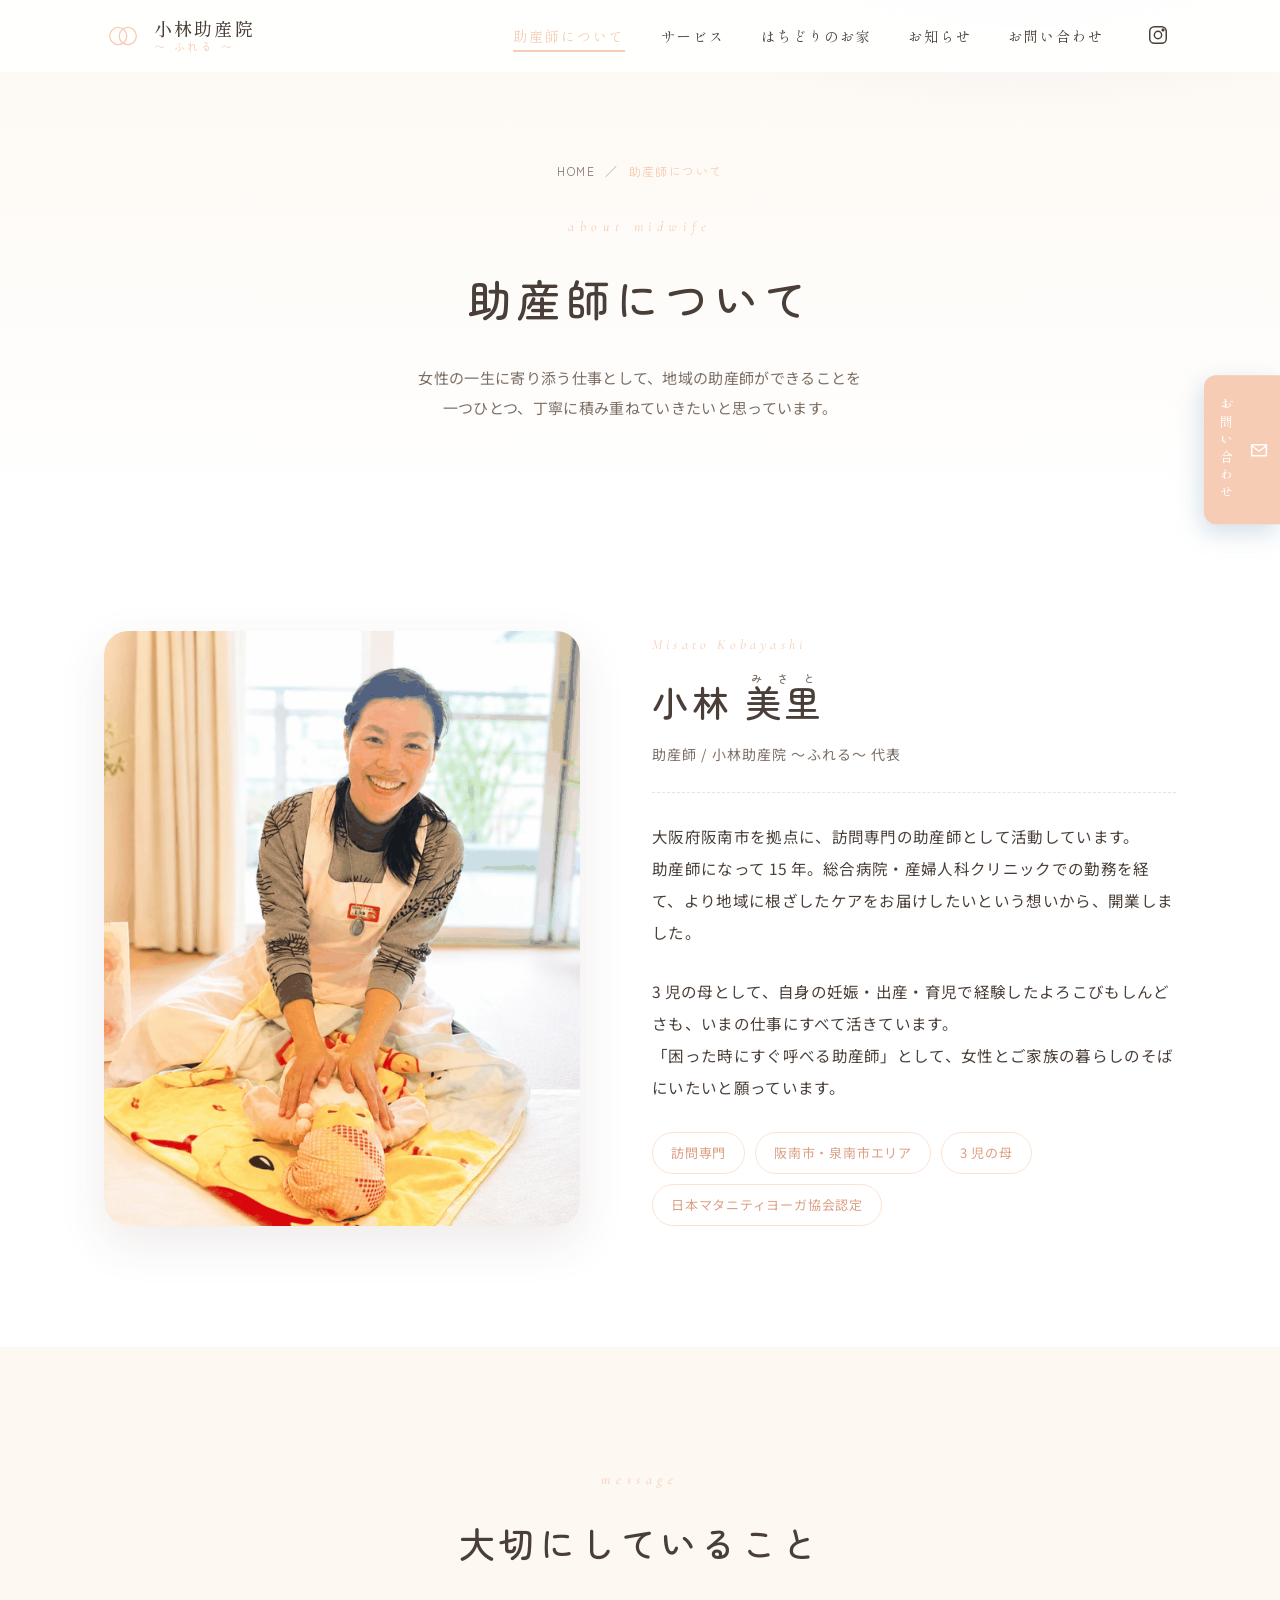
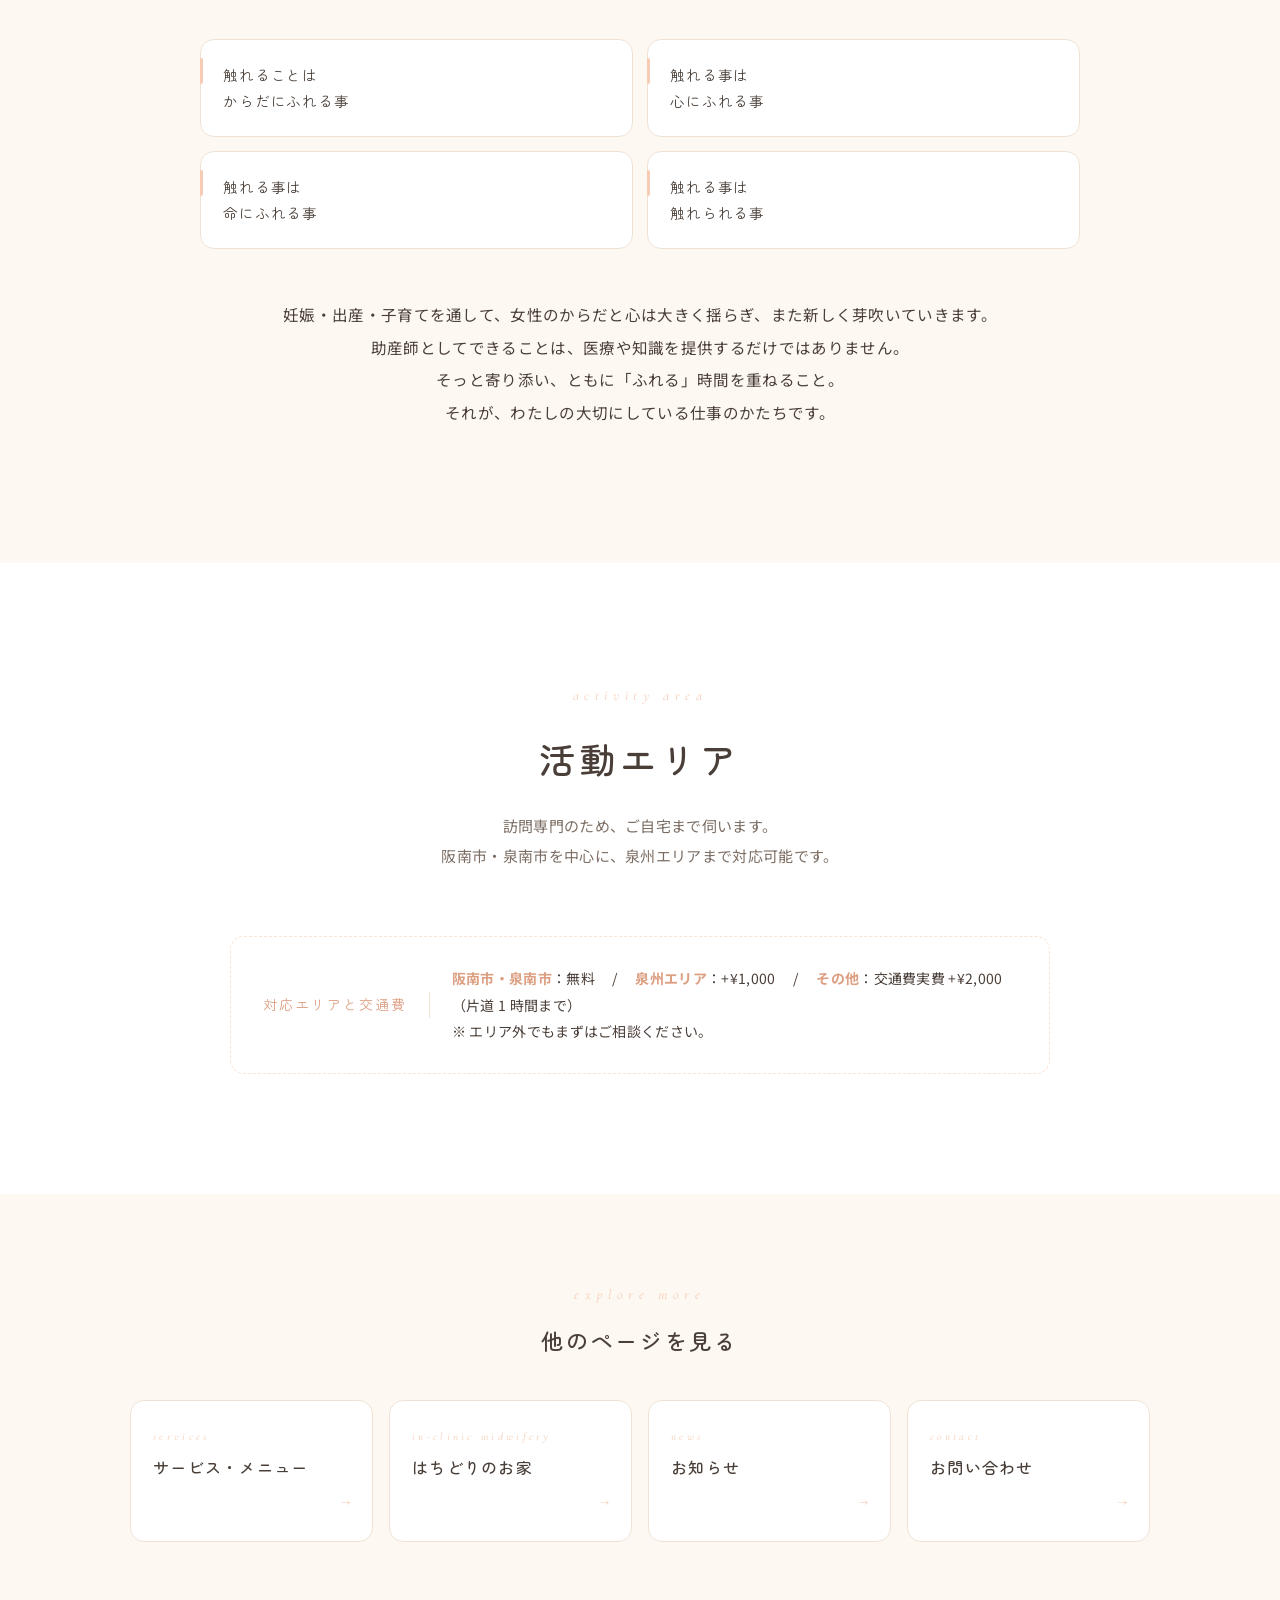
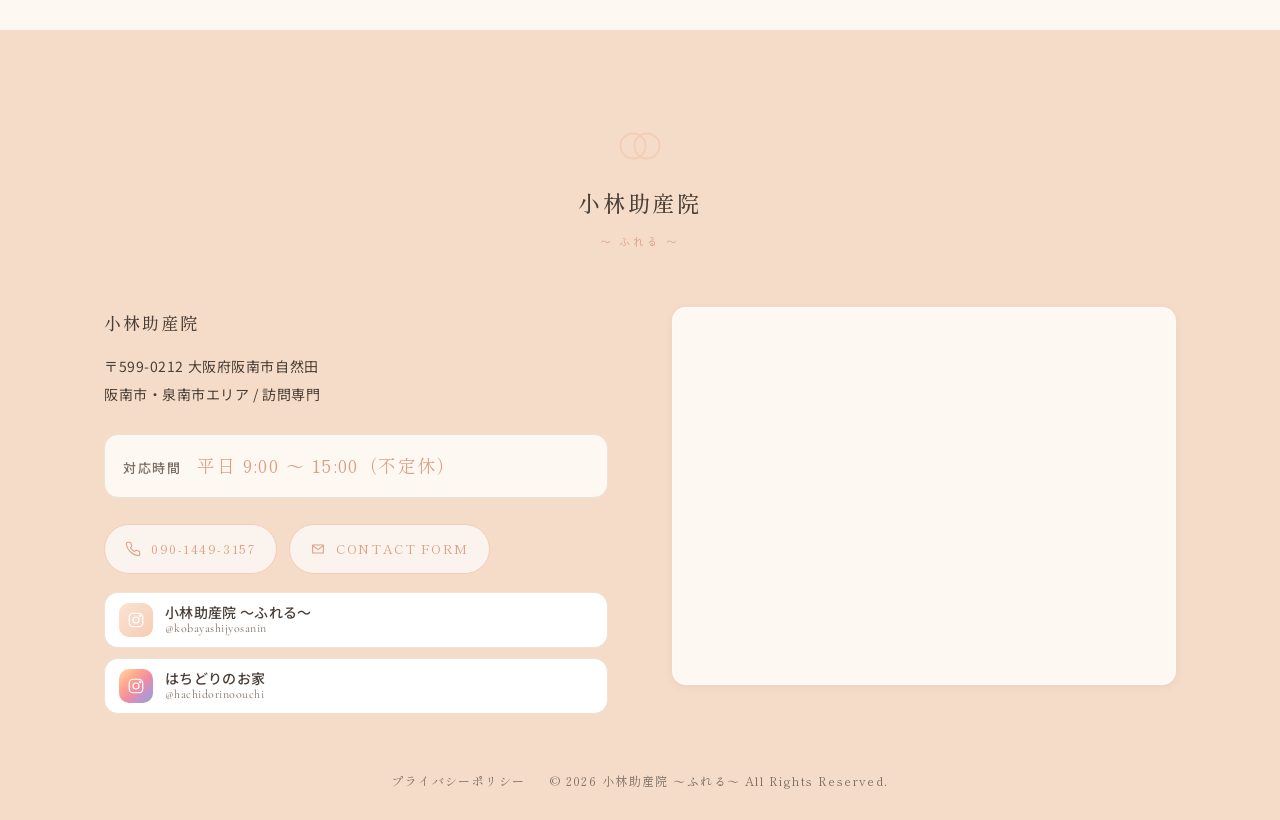
==== about.html @ 4a727632 "Add files via upload" ====
<!doctype html>
<html lang="ja">
<head>
  <meta charset="utf-8" />
  <meta name="viewport" content="width=device-width, initial-scale=1, viewport-fit=cover" />
  <title>助産師について｜小林助産院〜ふれる〜</title>
  <meta name="description" content="小林助産院〜ふれる〜代表、助産師 小林美里のプロフィール。15年の臨床経験を経て、阪南市・泉南市エリアの地域助産師として活動しています。" />
  <!-- ===== OGP / SNSシェア ===== -->
  <meta property="og:type" content="website" />
  <meta property="og:site_name" content="小林助産院 〜ふれる〜" />
  <meta property="og:locale" content="ja_JP" />
  <meta property="og:title" content="助産師について｜小林助産院〜ふれる〜" />
  <meta property="og:description" content="小林助産院〜ふれる〜代表、助産師 小林美里のプロフィール。15年の臨床経験を経て、阪南市・泉南市エリアの地域助産師として活動しています。" />
  <meta property="og:url" content="https://YOUR-DOMAIN/about.html" />
  <meta property="og:image" content="https://YOUR-DOMAIN/images/about-fureru.png" />
  <meta property="og:image:alt" content="小林助産院 〜ふれる〜" />
  <meta name="twitter:card" content="summary_large_image" />
  <meta name="twitter:title" content="助産師について｜小林助産院〜ふれる〜" />
  <meta name="twitter:description" content="小林助産院〜ふれる〜代表、助産師 小林美里のプロフィール。15年の臨床経験を経て、阪南市・泉南市エリアの地域助産師として活動しています。" />
  <meta name="twitter:image" content="https://YOUR-DOMAIN/images/about-fureru.png" />
  <meta name="theme-color" content="#FFFFFF" />
  <link rel="preconnect" href="https://fonts.googleapis.com" />
  <link rel="preconnect" href="https://fonts.gstatic.com" crossorigin />
  <link href="https://fonts.googleapis.com/css2?family=Zen+Maru+Gothic:wght@400;500;700&family=Shippori+Mincho:wght@400;500;600&family=Noto+Sans+JP:wght@400;500;700&family=Cormorant+Garamond:ital,wght@0,400;0,500;1,400;1,500&display=swap" rel="stylesheet" />
  <link rel="stylesheet" href="css/style.css" />
</head>
<body>

  <header class="site-header" role="banner">
    <div class="header-inner">
      <a href="index.html" class="brand" aria-label="小林助産院 ふれる トップへ">
        <span class="brand-mark" aria-hidden="true">
          <svg viewBox="0 0 40 40" fill="none" stroke="currentColor" stroke-width="1.4" stroke-linecap="round" stroke-linejoin="round">
            <circle cx="15" cy="20" r="9" />
            <circle cx="25" cy="20" r="9" />
          </svg>
        </span>
        <span class="brand-text">
          <span class="brand-name">小林助産院</span>
          <span class="brand-tag">〜 ふれる 〜</span>
        </span>
      </a>
      <nav aria-label="グローバル">
        <ul class="nav-list">
          <li><a href="about.html" class="is-active" aria-current="page">助産師について</a></li>
          <li><a href="services.html">サービス</a></li>
          <li><a href="hachidori.html">はちどりのお家</a></li>
          <li><a href="news.html">お知らせ</a></li>
          <li><a href="contact.html">お問い合わせ</a></li>
          <li>
            <a href="https://www.instagram.com/kobayashijyosanin" class="nav-cta" target="_blank" rel="noopener noreferrer" aria-label="Instagram">
              <svg viewBox="0 0 24 24" fill="none" stroke="currentColor" stroke-width="1.6" stroke-linecap="round" stroke-linejoin="round" aria-hidden="true">
                <rect x="3" y="3" width="18" height="18" rx="5" />
                <circle cx="12" cy="12" r="4" />
                <circle cx="17.5" cy="6.5" r="1" fill="currentColor" />
              </svg>
            </a>
          </li>
        </ul>
      </nav>
      <button class="hamburger" aria-label="メニューを開く" aria-expanded="false" type="button">
        <span></span><span></span><span></span>
      </button>
    </div>
  </header>

  <!-- ========== FLOATING CONTACT BUTTON ========== -->
  <a href="contact.html" class="fab-contact" aria-label="お問い合わせ">
    <span class="fab-icon" aria-hidden="true">
      <svg viewBox="0 0 24 24" fill="none" stroke="currentColor" stroke-width="1.6" stroke-linecap="round" stroke-linejoin="round">
        <path d="M4 6h16v12H4z" />
        <path d="M4 7l8 6 8-6" />
      </svg>
    </span>
    <span>お問い合わせ</span>
  </a>

  <main>

    <!-- ========== PAGE HERO ========== -->
    <section class="page-hero">
      <div class="container">
        <ol class="breadcrumb">
          <li><a href="index.html">HOME</a></li>
          <li aria-current="page">助産師について</li>
        </ol>
        <p class="page-hero__en">about midwife</p>
        <h1 class="page-hero__title">助産師について</h1>
        <p class="page-hero__lead">
          女性の一生に寄り添う仕事として、地域の助産師ができることを<br />
          一つひとつ、丁寧に積み重ねていきたいと思っています。
        </p>
      </div>
    </section>


    <!-- ========== PROFILE ========== -->
    <section class="section" aria-labelledby="profile-title">
      <div class="container">
        <div class="about-grid">
          <div class="about-image fade-in">
            <img src="images/profile-misato.png" alt="助産師 小林美里 ラヴィングタッチケアのデモンストレーション" onerror="this.style.display='none'" />
            <span class="badge">Midwife</span>
          </div>

          <div class="about-body fade-in">
            <p class="about-name-en">Misato Kobayashi</p>
            <h2 class="about-name" id="profile-title">小林 <ruby>美里<rt>みさと</rt></ruby></h2>
            <p class="about-role">助産師 / 小林助産院 〜ふれる〜 代表</p>

            <p class="about-bio">
              大阪府阪南市を拠点に、訪問専門の助産師として活動しています。<br />
              助産師になって 15 年。総合病院・産婦人科クリニックでの勤務を経て、より地域に根ざしたケアをお届けしたいという想いから、開業しました。
            </p>
            <p class="about-bio">
              3 児の母として、自身の妊娠・出産・育児で経験したよろこびもしんどさも、いまの仕事にすべて活きています。<br />
              「困った時にすぐ呼べる助産師」として、女性とご家族の暮らしのそばにいたいと願っています。
            </p>

            <ul class="about-tags">
              <li>訪問専門</li>
              <li>阪南市・泉南市エリア</li>
              <li>3 児の母</li>
              <li>日本マタニティヨーガ協会認定</li>
            </ul>
          </div>
        </div>
      </div>
    </section>


    <!-- ========== MESSAGE ========== -->
    <section class="section section--warm" aria-labelledby="message-title">
      <div class="container">
        <header class="section-head fade-in">
          <span class="section-head__en">message</span>
          <h2 class="section-head__ja" id="message-title">大切にしていること</h2>
        </header>

        <div class="concept-phrases fade-in" style="max-width: 880px; margin: 0 auto;">
          <div class="concept-phrase">触れることは<br />からだにふれる事</div>
          <div class="concept-phrase">触れる事は<br />心にふれる事</div>
          <div class="concept-phrase">触れる事は<br />命にふれる事</div>
          <div class="concept-phrase">触れる事は<br />触れられる事</div>
        </div>

        <div class="fade-in" style="max-width: 720px; margin: 48px auto 0; text-align: center; line-height: 2.1; font-size: 15.5px; color: var(--color-text);">
          <p>
            妊娠・出産・子育てを通して、女性のからだと心は大きく揺らぎ、また新しく芽吹いていきます。<br />
            助産師としてできることは、医療や知識を提供するだけではありません。<br />
            そっと寄り添い、ともに「ふれる」時間を重ねること。<br />
            それが、わたしの大切にしている仕事のかたちです。
          </p>
        </div>
      </div>
    </section>


    <!-- ========== ACTIVITY AREA ========== -->
    <section class="section" aria-labelledby="area-title">
      <div class="container">
        <header class="section-head fade-in">
          <span class="section-head__en">activity area</span>
          <h2 class="section-head__ja" id="area-title">活動エリア</h2>
          <p class="section-head__lead">
            訪問専門のため、ご自宅まで伺います。<br />
            阪南市・泉南市を中心に、泉州エリアまで対応可能です。
          </p>
        </header>

        <div style="max-width: 820px; margin: 0 auto;" class="fade-in">
          <div class="service-note" style="margin: 0;">
            <div class="service-note__label">対応エリアと交通費</div>
            <div class="service-note__body">
              <strong>阪南市・泉南市</strong>：無料 　/　 <strong>泉州エリア</strong>：+¥1,000 　/　 <strong>その他</strong>：交通費実費 +¥2,000（片道 1 時間まで）<br />
              ※ エリア外でもまずはご相談ください。
            </div>
          </div>
        </div>
      </div>
    </section>

  </main>


  <!-- ========== RELATED NAV ========== -->
  <section class="related-nav">
    <div class="container">
      <header class="related-nav__head fade-in">
        <span class="section-head__en">explore more</span>
        <h2>他のページを見る</h2>
      </header>
      <div class="related-nav__grid fade-in">
        <a class="related-card" href="services.html">
          <span class="related-card__en">services</span>
          <span class="related-card__ja">サービス・メニュー</span>
          <span class="related-card__arrow">→</span>
        </a>
        <a class="related-card" href="hachidori.html">
          <span class="related-card__en">in-clinic midwifery</span>
          <span class="related-card__ja">はちどりのお家</span>
          <span class="related-card__arrow">→</span>
        </a>
        <a class="related-card" href="news.html">
          <span class="related-card__en">news</span>
          <span class="related-card__ja">お知らせ</span>
          <span class="related-card__arrow">→</span>
        </a>
        <a class="related-card" href="contact.html">
          <span class="related-card__en">contact</span>
          <span class="related-card__ja">お問い合わせ</span>
          <span class="related-card__arrow">→</span>
        </a>
      </div>
    </div>
  </section>


  <!-- ========== FOOTER ========== -->
  <footer class="site-footer">
    <div class="container">
      <div class="footer-brand-center">
        <span class="brand-mark" aria-hidden="true">
          <svg viewBox="0 0 40 40" fill="none" stroke="currentColor" stroke-width="1.4" stroke-linecap="round">
            <circle cx="15" cy="20" r="9" />
            <circle cx="25" cy="20" r="9" />
          </svg>
        </span>
        <span class="brand-name">小林助産院</span>
        <span class="brand-tag">〜 ふれる 〜</span>
      </div>

      <div class="footer-grid">
        <div class="footer-info">
          <h4>小林助産院</h4>
          <p class="footer-address">
            〒599-0212 大阪府阪南市自然田<br />
            阪南市・泉南市エリア / 訪問専門
          </p>

          <p class="footer-hours-simple">
            <span class="footer-hours-label">対応時間</span>
            <span class="footer-hours-value">平日 9:00 〜 15:00（不定休）</span>
          </p>

          <div class="footer-actions">
            <a class="footer-btn" href="tel:09014493157">
              <svg viewBox="0 0 24 24" fill="none" stroke="currentColor" stroke-width="1.6" stroke-linecap="round" stroke-linejoin="round" aria-hidden="true"><path d="M22 16.92v3a2 2 0 0 1-2.18 2 19.8 19.8 0 0 1-8.63-3.07 19.5 19.5 0 0 1-6-6A19.8 19.8 0 0 1 2.12 4.18 2 2 0 0 1 4.11 2h3a2 2 0 0 1 2 1.72c.13.96.37 1.9.72 2.81a2 2 0 0 1-.45 2.11L8.09 9.91a16 16 0 0 0 6 6l1.27-1.27a2 2 0 0 1 2.11-.45c.91.35 1.85.59 2.81.72A2 2 0 0 1 22 16.92z"/></svg>
              <span>090-1449-3157</span>
            </a>
            <a class="footer-btn" href="contact.html">
              <svg viewBox="0 0 24 24" fill="none" stroke="currentColor" stroke-width="1.6" stroke-linecap="round" stroke-linejoin="round" aria-hidden="true"><path d="M4 6h16v12H4z"/><path d="M4 7l8 6 8-6"/></svg>
              <span>CONTACT FORM</span>
            </a>
          </div>

          <ul class="footer-sns" aria-label="SNS">
            <li>
              <a class="footer-sns__link" href="https://www.instagram.com/kobayashijyosanin" target="_blank" rel="noopener noreferrer" aria-label="Instagram（小林助産院）">
                <span class="footer-sns__icon" aria-hidden="true">
                  <svg viewBox="0 0 24 24" fill="none" stroke="currentColor" stroke-width="1.6" stroke-linecap="round" stroke-linejoin="round"><rect x="3" y="3" width="18" height="18" rx="5"/><circle cx="12" cy="12" r="4"/><circle cx="17.5" cy="6.5" r="1" fill="currentColor"/></svg>
                </span>
                <span class="footer-sns__text">
                  <span class="footer-sns__name">小林助産院 〜ふれる〜</span>
                  <span class="footer-sns__handle">@kobayashijyosanin</span>
                </span>
              </a>
            </li>
            <li>
              <a class="footer-sns__link footer-sns__link--hachidori" href="https://www.instagram.com/hachidorinoouchi/" target="_blank" rel="noopener noreferrer" aria-label="Instagram（はちどりのお家）">
                <span class="footer-sns__icon" aria-hidden="true">
                  <svg viewBox="0 0 24 24" fill="none" stroke="currentColor" stroke-width="1.6" stroke-linecap="round" stroke-linejoin="round"><rect x="3" y="3" width="18" height="18" rx="5"/><circle cx="12" cy="12" r="4"/><circle cx="17.5" cy="6.5" r="1" fill="currentColor"/></svg>
                </span>
                <span class="footer-sns__text">
                  <span class="footer-sns__name">はちどりのお家</span>
                  <span class="footer-sns__handle">@hachidorinoouchi</span>
                </span>
              </a>
            </li>
          </ul>
        </div>

        <div class="footer-map" aria-label="地図">
          <iframe
            src="https://maps.google.com/maps?q=%E5%A4%A7%E9%98%AA%E5%BA%9C%E9%98%AA%E5%8D%97%E5%B8%82&t=&z=11&output=embed"
            title="訪問エリア地図（阪南市・泉南市）"
            loading="lazy"
            referrerpolicy="no-referrer-when-downgrade"
            allowfullscreen></iframe>
        </div>
      </div>

      <div class="footer-bottom">
        <a href="privacy.html">プライバシーポリシー</a>
        <span>© <span data-year>2026</span> 小林助産院 〜ふれる〜 All Rights Reserved.</span>
      </div>
    </div>
  </footer>

  <script src="js/main.js"></script>
</body>
</html>
---- css/style.css ----
/* =========================================
   小林助産院〜ふれる〜
   color: pastel peach / cream / soft sage
   ========================================= */

:root {
  --color-bg: #FFFFFF;
  --color-bg-warm: #FDF8F2;
  --color-bg-cream: #FBF4EC;
  --color-primary: #F6CCB5;
  --color-primary-dark: #DD9F82;
  --color-primary-light: #FBE3D3;
  --color-secondary: #F7EADD;
  --color-accent: #BAD4E5;
  --color-hachidori: #88B59D;
  --color-hachidori-dark: #5F8E76;
  --color-hachidori-bg: #EEF4F0;
  --color-text: #4A3F38;
  --color-text-mid: #7C6E64;
  --color-text-soft: #B0A498;
  --color-line: #EFE2D4;
  --color-white: #FFFFFF;

  --font-heading: "Zen Maru Gothic", "Hiragino Maru Gothic ProN", "ヒラギノ丸ゴ ProN", "Yu Gothic Medium", sans-serif;
  --font-mincho: "Shippori Mincho", "Hiragino Mincho ProN", "Yu Mincho", "游明朝", serif;
  --font-body: "Noto Sans JP", "Hiragino Sans", "Hiragino Kaku Gothic ProN", sans-serif;

  --shadow-sm: 0 2px 8px rgba(90, 60, 45, 0.06);
  --shadow-md: 0 6px 24px rgba(90, 60, 45, 0.08);
  --shadow-lg: 0 16px 48px rgba(90, 60, 45, 0.10);

  --radius-sm: 8px;
  --radius-md: 14px;
  --radius-lg: 24px;
  --radius-pill: 999px;

  --header-h: 72px;
  --container: 1120px;
}

* { box-sizing: border-box; }

html { scroll-behavior: smooth; scroll-padding-top: var(--header-h); }

body {
  margin: 0;
  background: var(--color-bg);
  color: var(--color-text);
  font-family: var(--font-body);
  font-size: 16px;
  line-height: 1.85;
  letter-spacing: 0.02em;
  font-weight: 400;
  -webkit-font-smoothing: antialiased;
  text-rendering: optimizeLegibility;
}

img { max-width: 100%; display: block; }
a { color: inherit; text-decoration: none; }

.container {
  width: 100%;
  max-width: var(--container);
  margin: 0 auto;
  padding: 0 24px;
}

/* ===== Header ===== */
.site-header {
  position: fixed;
  top: 0; left: 0; right: 0;
  height: var(--header-h);
  background: rgba(255, 255, 255, 0.92);
  backdrop-filter: saturate(160%) blur(10px);
  -webkit-backdrop-filter: saturate(160%) blur(10px);
  z-index: 100;
  transition: box-shadow .25s ease, background .25s ease;
  border-bottom: 1px solid transparent;
}
.site-header.is-scrolled {
  box-shadow: var(--shadow-sm);
  border-bottom-color: var(--color-line);
}
.header-inner {
  height: 100%;
  display: flex;
  align-items: center;
  justify-content: space-between;
  max-width: var(--container);
  margin: 0 auto;
  padding: 0 24px;
}
.brand {
  display: inline-flex;
  align-items: center;
  gap: 12px;
  position: relative;
}
.brand-mark {
  width: 38px; height: 38px;
  flex: 0 0 auto;
  color: var(--color-primary);
  display: inline-flex;
  align-items: center;
  justify-content: center;
}
.brand-mark svg { width: 100%; height: 100%; display: block; }
.brand-text {
  display: inline-flex;
  flex-direction: column;
  line-height: 1.1;
  gap: 2px;
}
.brand-name {
  font-family: var(--font-mincho), var(--font-heading);
  font-weight: 500;
  font-size: 18px;
  letter-spacing: .12em;
  color: var(--color-text);
}
.brand-tag {
  font-family: var(--font-heading);
  font-size: 11px;
  color: var(--color-primary);
  letter-spacing: .25em;
}

.nav-list {
  display: flex;
  align-items: center;
  gap: 36px;
  list-style: none;
  margin: 0; padding: 0;
}
.nav-list a {
  font-family: var(--font-mincho), var(--font-heading);
  font-size: 14px;
  color: var(--color-text);
  font-weight: 400;
  letter-spacing: .14em;
  position: relative;
  padding: 4px 0;
  transition: color .2s ease;
}
.nav-list a:hover { color: var(--color-primary); }
.nav-list a::after {
  content: "";
  position: absolute;
  left: 50%; bottom: -2px;
  width: 0; height: 1.5px;
  background: var(--color-primary);
  transition: width .25s ease, left .25s ease;
}
.nav-list a:hover::after { width: 100%; left: 0; }

.nav-cta {
  display: inline-flex;
  align-items: center;
  justify-content: center;
  width: 36px; height: 36px;
  padding: 0;
  border-radius: 50%;
  background: transparent;
  color: var(--color-text) !important;
  transition: color .2s ease, background .2s ease;
}
.nav-cta svg { width: 22px; height: 22px; display: block; }
.nav-cta:hover { color: var(--color-primary) !important; background: var(--color-bg-warm); }
.nav-cta::after { display: none !important; }

.hamburger {
  display: none;
  width: 44px; height: 44px;
  border: none; background: transparent;
  cursor: pointer; padding: 0;
  position: relative;
}
.hamburger span {
  position: absolute;
  left: 10px; right: 10px;
  height: 2px;
  background: var(--color-text);
  transition: transform .3s ease, opacity .2s ease, top .3s ease;
  border-radius: 2px;
}
.hamburger span:nth-child(1) { top: 15px; }
.hamburger span:nth-child(2) { top: 21px; }
.hamburger span:nth-child(3) { top: 27px; }
.hamburger.is-open span:nth-child(1) { top: 21px; transform: rotate(45deg); }
.hamburger.is-open span:nth-child(2) { opacity: 0; }
.hamburger.is-open span:nth-child(3) { top: 21px; transform: rotate(-45deg); }

/* ===== Hero (vertical katchikopi + large image) ===== */
.hero {
  position: relative;
  height: 100vh;
  min-height: 620px;
  max-height: 920px;
  padding-top: var(--header-h);
  background: var(--color-bg);
  overflow: hidden;
  isolation: isolate;
  display: flex;
}
.hero-layout {
  max-width: 1400px;
  width: 100%;
  margin: 0 auto;
  padding: 40px 32px 64px;
  display: grid;
  grid-template-columns: minmax(220px, 1fr) 2.4fr;
  gap: 48px;
  align-items: center;
  flex: 1;
  min-height: 0;
}
.hero-copy {
  display: flex;
  justify-content: center;
  align-items: center;
  padding: 0;
  height: 100%;
  min-height: 0;
}
.hero-vertical {
  display: flex;
  flex-direction: row;
  align-items: flex-start;
  justify-content: center;
  gap: 36px;
  margin: 0;
  font-family: var(--font-mincho), var(--font-heading);
  font-weight: 400;
  font-size: clamp(22px, 2.6vw, 32px);
  line-height: 1;
  color: var(--color-primary-dark);
}
.hero-vertical .hv-col {
  display: inline-block;
  writing-mode: vertical-rl;
  -webkit-writing-mode: vertical-rl;
  text-orientation: upright;
  -webkit-text-orientation: upright;
  white-space: nowrap;
  letter-spacing: .42em;
  line-height: 1.6;
}
.hero-vertical .accent { color: var(--color-primary); }

.hero-photo {
  position: relative;
  height: 100%;
  min-height: 0;
  border-radius: var(--radius-lg) 0 0 var(--radius-lg);
  overflow: hidden;
  background: var(--color-bg-warm);
  box-shadow: var(--shadow-md);
}
.hero-photo img {
  position: absolute; inset: 0;
  width: 100%; height: 100%;
  object-fit: cover;
  display: block;
}

/* ===== Hero slideshow (4-image crossfade loop) ===== */
.hero-slideshow .hero-slide {
  opacity: 0;
  animation: heroLoop 20s ease-in-out infinite;
  will-change: opacity;
}
.hero-slideshow .hero-slide--1 { animation-delay: 0s; }
.hero-slideshow .hero-slide--2 { animation-delay: -15s; }
.hero-slideshow .hero-slide--3 { animation-delay: -10s; }
.hero-slideshow .hero-slide--4 { animation-delay: -5s; }

@keyframes heroLoop {
  0%, 22%  { opacity: 1; }
  25%      { opacity: 0; }
  97%      { opacity: 0; }
  100%     { opacity: 1; }
}

@media (prefers-reduced-motion: reduce) {
  .hero-slideshow .hero-slide {
    animation: none;
  }
  .hero-slideshow .hero-slide--1 { opacity: 1; }
  .hero-slideshow .hero-slide--2,
  .hero-slideshow .hero-slide--3,
  .hero-slideshow .hero-slide--4 { opacity: 0; }
}
.hero-photo .img-placeholder {
  background:
    radial-gradient(120% 80% at 70% 30%, rgba(246, 204, 181, 0.35), transparent 60%),
    linear-gradient(135deg, var(--color-primary-light) 0%, var(--color-bg-warm) 60%, #ffffff 100%);
  color: var(--color-primary-dark);
}
.hero-eyebrow {
  font-family: var(--font-mincho), var(--font-heading);
  font-size: 13px;
  letter-spacing: .35em;
  color: var(--color-primary);
  margin: 0 0 20px;
  writing-mode: horizontal-tb;
}
.hero-scroll {
  position: absolute;
  bottom: 24px; left: 32px;
  font-family: "Cormorant Garamond", serif;
  font-size: 11px;
  letter-spacing: .3em;
  color: var(--color-text-soft);
  writing-mode: vertical-rl;
  padding-bottom: 56px;
  text-transform: uppercase;
}
.hero-scroll::after {
  content: ""; position: absolute;
  bottom: 0; left: 50%;
  width: 1px; height: 44px;
  background: linear-gradient(180deg, var(--color-primary), transparent);
  animation: scrollLine 2.4s ease-in-out infinite;
}
@keyframes scrollLine {
  0%   { transform: scaleY(0); transform-origin: top; }
  50%  { transform: scaleY(1); transform-origin: top; }
  51%  { transform: scaleY(1); transform-origin: bottom; }
  100% { transform: scaleY(0); transform-origin: bottom; }
}

/* Hero-area 装飾鳥（参考の鳥イラスト相当・薄いライン） */
.hero-deco-bird {
  position: absolute;
  top: 120px; left: 24px;
  width: 60px; height: 60px;
  color: var(--color-primary-light);
  opacity: .9;
  pointer-events: none;
}
.hero-deco-bird svg { width: 100%; height: 100%; }

/* ===== Section common ===== */
.section {
  padding: 120px 0;
  position: relative;
}
.section--warm { background: var(--color-bg-warm); }
.section--cream { background: var(--color-bg-cream); }
.section--green {
  background: var(--color-hachidori-bg);
}

.section-head {
  text-align: center;
  margin: 0 0 64px;
}
.section-head__en {
  font-family: "Cormorant Garamond", "Times New Roman", serif;
  font-style: italic;
  font-size: 14px;
  letter-spacing: .4em;
  color: var(--color-primary);
  display: block;
  margin: 0 0 16px;
  text-transform: lowercase;
}
.section-head__ja {
  font-family: var(--font-heading);
  font-weight: 500;
  font-size: clamp(26px, 3.4vw, 36px);
  letter-spacing: .12em;
  color: var(--color-text);
  margin: 0;
}
.section-head__lead {
  margin: 20px auto 0;
  max-width: 640px;
  color: var(--color-text-mid);
  font-size: 15px;
  line-height: 2;
}

/* ===== Concept ===== */
.concept-grid {
  display: grid;
  grid-template-columns: 1.05fr 1fr;
  gap: 72px;
  align-items: center;
}
.concept-body p {
  margin: 0 0 24px;
  font-size: 15.5px;
  line-height: 2.1;
  color: var(--color-text);
}
.concept-phrases {
  display: grid;
  grid-template-columns: 1fr 1fr;
  gap: 14px;
  margin-top: 36px;
}
.concept-phrase {
  background: var(--color-white);
  border: 1px solid var(--color-line);
  border-radius: var(--radius-md);
  padding: 22px 22px;
  font-family: var(--font-heading);
  font-size: 14.5px;
  line-height: 1.8;
  letter-spacing: .06em;
  color: var(--color-text);
  position: relative;
  transition: transform .3s ease, box-shadow .3s ease, border-color .3s ease;
}
.concept-phrase::before {
  content: "";
  position: absolute;
  top: 18px; left: -1px;
  width: 3px; height: 26px;
  background: var(--color-primary);
  border-radius: 0 2px 2px 0;
}
.concept-phrase:hover {
  transform: translateY(-3px);
  box-shadow: var(--shadow-md);
  border-color: var(--color-primary-light);
}
.concept-image {
  position: relative;
  aspect-ratio: 4 / 5;
  border-radius: var(--radius-lg);
  overflow: hidden;
  box-shadow: var(--shadow-lg);
}
.concept-image::after {
  content: "";
  position: absolute;
  top: -24px; right: -24px;
  width: 100px; height: 100px;
  border: 1px solid var(--color-primary);
  border-radius: 50%;
  z-index: -1;
}

/* ===== About ===== */
.about-grid {
  display: grid;
  grid-template-columns: 1fr 1.1fr;
  gap: 72px;
  align-items: center;
}
.about-image {
  position: relative;
  aspect-ratio: 4 / 5;
  border-radius: var(--radius-lg);
  overflow: hidden;
  box-shadow: var(--shadow-lg);
}
.about-image .badge {
  position: absolute;
  bottom: 24px; left: 24px;
  background: var(--color-white);
  padding: 14px 22px;
  border-radius: var(--radius-pill);
  font-family: var(--font-heading);
  font-size: 13px;
  letter-spacing: .2em;
  color: var(--color-primary);
  box-shadow: var(--shadow-md);
}
.about-name-en {
  font-family: "Cormorant Garamond", serif;
  font-style: italic;
  font-size: 14px;
  letter-spacing: .3em;
  color: var(--color-primary);
  margin: 0 0 10px;
}
.about-name {
  font-family: var(--font-heading);
  font-weight: 500;
  font-size: clamp(28px, 3vw, 36px);
  letter-spacing: .1em;
  margin: 0 0 8px;
}
.about-name ruby rt { font-size: 11px; color: var(--color-text-mid); }
.about-role {
  font-size: 14px;
  color: var(--color-text-mid);
  letter-spacing: .08em;
  margin: 0 0 28px;
  padding: 0 0 24px;
  border-bottom: 1px dashed var(--color-line);
}
.about-bio {
  font-size: 15.5px;
  line-height: 2.05;
  margin: 0 0 28px;
}
.about-tags {
  display: flex;
  flex-wrap: wrap;
  gap: 10px;
  list-style: none;
  margin: 0; padding: 0;
}
.about-tags li {
  padding: 8px 18px;
  border: 1px solid var(--color-primary-light);
  border-radius: var(--radius-pill);
  font-size: 13px;
  color: var(--color-primary-dark);
  background: var(--color-white);
  letter-spacing: .06em;
}

/* ===== Services ===== */
.service-category {
  margin: 0 0 80px;
}
.service-category:last-child { margin-bottom: 0; }
.service-category__head {
  display: flex;
  align-items: baseline;
  gap: 22px;
  margin: 0 0 32px;
  padding-bottom: 18px;
  border-bottom: 1px solid var(--color-line);
}
.service-category__no {
  font-family: "Cormorant Garamond", serif;
  font-style: italic;
  font-size: 30px;
  color: var(--color-primary);
}
.service-category__title {
  font-family: var(--font-heading);
  font-size: 24px;
  letter-spacing: .1em;
  margin: 0;
  font-weight: 500;
}
.service-category__sub {
  margin-left: auto;
  font-size: 13px;
  color: var(--color-text-soft);
  letter-spacing: .12em;
}

.service-list {
  display: grid;
  grid-template-columns: repeat(3, 1fr);
  gap: 20px;
  list-style: none;
  margin: 0; padding: 0;
}
.service-list--5 { grid-template-columns: repeat(3, 1fr); }
.service-list--5 .service-card:nth-child(4),
.service-list--5 .service-card:nth-child(5) {
  /* keep on 3-col grid; rows wrap naturally */
}
.service-card {
  background: var(--color-white);
  border: 1px solid var(--color-line);
  border-radius: var(--radius-md);
  padding: 28px 26px;
  position: relative;
  transition: transform .3s ease, box-shadow .3s ease, border-color .3s ease;
  display: flex;
  flex-direction: column;
}
.service-card:hover {
  transform: translateY(-4px);
  box-shadow: var(--shadow-md);
  border-color: var(--color-primary-light);
}
.service-card__title {
  font-family: var(--font-heading);
  font-size: 17px;
  letter-spacing: .06em;
  margin: 0 0 10px;
  font-weight: 500;
  color: var(--color-text);
  padding-right: 32px;
}
.service-card__meta {
  display: inline-block;
  font-size: 11px;
  color: var(--color-primary-dark);
  background: var(--color-bg-warm);
  padding: 3px 10px;
  border-radius: var(--radius-pill);
  margin: 0 0 14px;
  letter-spacing: .08em;
}
.service-card__desc {
  font-size: 14px;
  line-height: 1.85;
  color: var(--color-text-mid);
  margin: 0 0 18px;
  flex-grow: 1;
}
.service-card__price {
  margin-top: auto;
  padding-top: 16px;
  border-top: 1px dashed var(--color-line);
  font-size: 13.5px;
  line-height: 1.8;
  color: var(--color-text);
}
.service-card__price strong {
  color: var(--color-primary-dark);
  font-weight: 600;
}
.service-card__num {
  position: absolute;
  top: 22px; right: 22px;
  font-family: "Cormorant Garamond", serif;
  font-style: italic;
  font-size: 18px;
  color: var(--color-primary-light);
}

.service-note {
  margin: 56px 0 0;
  padding: 28px 32px;
  background: var(--color-white);
  border: 1px dashed var(--color-primary-light);
  border-radius: var(--radius-md);
  display: grid;
  grid-template-columns: auto 1fr;
  gap: 22px;
  align-items: center;
}
.service-note__label {
  font-family: var(--font-heading);
  font-size: 14px;
  letter-spacing: .14em;
  color: var(--color-primary-dark);
  padding-right: 22px;
  border-right: 1px solid var(--color-line);
}
.service-note__body {
  font-size: 14px;
  line-height: 1.9;
  color: var(--color-text);
}
.service-note__body strong { color: var(--color-primary-dark); }

/* ===== Hachidori ===== */
.hachidori-grid {
  display: grid;
  grid-template-columns: 1fr 1.2fr;
  gap: 64px;
  align-items: center;
}
.hachidori-visual {
  position: relative;
  aspect-ratio: 1 / 1;
  background: var(--color-white);
  border-radius: var(--radius-lg);
  display: flex;
  align-items: center;
  justify-content: center;
  box-shadow: var(--shadow-md);
  padding: 40px;
}
.hachidori-visual img {
  max-width: 100%;
  max-height: 100%;
}
.hachidori-label {
  display: inline-flex;
  align-items: center;
  gap: 8px;
  background: var(--color-hachidori);
  color: var(--color-white);
  padding: 7px 18px;
  border-radius: var(--radius-pill);
  font-family: var(--font-heading);
  font-size: 12px;
  letter-spacing: .2em;
  margin: 0 0 20px;
}
.hachidori-label::before {
  content: ""; width: 6px; height: 6px;
  background: var(--color-white);
  border-radius: 50%;
}
.hachidori-title {
  font-family: var(--font-heading);
  font-size: clamp(26px, 3vw, 36px);
  letter-spacing: .08em;
  margin: 0 0 16px;
  font-weight: 500;
}
.hachidori-catch {
  font-family: var(--font-heading);
  font-size: clamp(18px, 2vw, 22px);
  color: var(--color-hachidori-dark);
  margin: 0 0 28px;
  letter-spacing: .1em;
}
.hachidori-body p {
  margin: 0 0 16px;
  font-size: 15px;
  line-height: 2.05;
}
.hachidori-body strong {
  color: var(--color-hachidori-dark);
  font-weight: 600;
  font-family: var(--font-heading);
  letter-spacing: .08em;
}
.hachidori-icons {
  display: grid;
  grid-template-columns: repeat(4, 1fr);
  gap: 14px;
  margin: 32px 0;
  list-style: none;
  padding: 0;
}
.hachidori-icons li {
  background: var(--color-white);
  border-radius: var(--radius-md);
  padding: 18px 8px;
  text-align: center;
  font-family: var(--font-heading);
  font-size: 13px;
  letter-spacing: .05em;
  color: var(--color-text);
  border: 1px solid #DDE9E1;
}
.hachidori-icons .icon-shape {
  width: 36px; height: 36px;
  border-radius: 50%;
  background: var(--color-hachidori-bg);
  border: 1.5px solid var(--color-hachidori);
  margin: 0 auto 10px;
  display: flex;
  align-items: center;
  justify-content: center;
  color: var(--color-hachidori-dark);
  font-family: "Cormorant Garamond", serif;
  font-style: italic;
  font-size: 14px;
}
.hachidori-cta {
  display: inline-flex;
  align-items: center;
  gap: 12px;
  padding: 14px 28px;
  background: var(--color-hachidori);
  color: var(--color-white);
  border-radius: var(--radius-pill);
  font-family: var(--font-heading);
  font-size: 14px;
  letter-spacing: .12em;
  transition: background .2s ease, transform .2s ease;
}
.hachidori-cta:hover {
  background: var(--color-hachidori-dark);
  transform: translateY(-2px);
}

/* ===== News ===== */
.news-list {
  list-style: none;
  margin: 0; padding: 0;
  max-width: 820px;
  margin: 0 auto;
}
.news-item {
  display: grid;
  grid-template-columns: 130px 110px 1fr;
  gap: 24px;
  align-items: center;
  padding: 24px 8px;
  border-bottom: 1px solid var(--color-line);
  transition: background .2s ease;
}
.news-item:hover { background: rgba(255,255,255,.55); }
.news-date {
  font-family: "Cormorant Garamond", serif;
  font-size: 16px;
  color: var(--color-text-mid);
  letter-spacing: .08em;
}
.news-tag {
  display: inline-block;
  text-align: center;
  font-size: 11px;
  letter-spacing: .15em;
  font-family: var(--font-heading);
  padding: 4px 0;
  border-radius: var(--radius-pill);
  background: var(--color-bg-warm);
  color: var(--color-primary-dark);
}
.news-tag--event { background: #F4ECDD; color: #9C7B3A; }
.news-tag--info  { background: var(--color-bg-warm); color: var(--color-primary-dark); }
.news-tag--news  { background: #EEEAE2; color: #8C7458; }
.news-text {
  font-size: 14.5px;
  color: var(--color-text);
  letter-spacing: .03em;
}

/* ===== SNS ===== */
.sns-grid {
  display: grid;
  grid-template-columns: repeat(3, 1fr);
  gap: 20px;
}
.sns-card {
  display: flex;
  align-items: center;
  gap: 18px;
  padding: 26px 28px;
  background: var(--color-white);
  border: 1px solid var(--color-line);
  border-radius: var(--radius-md);
  transition: transform .25s ease, box-shadow .25s ease, border-color .25s ease;
}
.sns-card:hover {
  transform: translateY(-3px);
  box-shadow: var(--shadow-md);
  border-color: var(--color-primary-light);
}
.sns-icon {
  flex: 0 0 48px;
  width: 48px; height: 48px;
  border-radius: 14px;
  background: var(--color-bg-warm);
  display: flex; align-items: center; justify-content: center;
  color: var(--color-primary);
}
.sns-icon svg { width: 24px; height: 24px; }
.sns-meta { display: flex; flex-direction: column; gap: 2px; }
.sns-meta__label {
  font-family: var(--font-heading);
  font-size: 14px;
  letter-spacing: .08em;
  color: var(--color-text);
}
.sns-meta__handle {
  font-size: 12px;
  color: var(--color-text-mid);
  letter-spacing: .04em;
}
.sns-card--green .sns-icon { background: var(--color-hachidori-bg); color: var(--color-hachidori-dark); }
.sns-card--line .sns-icon { background: #DCF1D8; color: #2DA64B; }

/* ===== Contact ===== */
.contact-grid {
  display: grid;
  grid-template-columns: 1fr 1.1fr;
  gap: 56px;
}
.contact-info { }
.contact-info dl {
  margin: 0; padding: 0;
  display: grid;
  grid-template-columns: 110px 1fr;
  row-gap: 22px;
  column-gap: 16px;
  border-top: 1px solid var(--color-line);
  padding-top: 28px;
}
.contact-info dt {
  font-family: var(--font-heading);
  font-size: 13px;
  letter-spacing: .14em;
  color: var(--color-text-mid);
  align-self: center;
}
.contact-info dd {
  margin: 0;
  font-size: 15.5px;
  color: var(--color-text);
  letter-spacing: .02em;
}
.contact-info dd a {
  color: var(--color-primary-dark);
  border-bottom: 1px dashed var(--color-primary-light);
  transition: color .2s ease, border-color .2s ease;
}
.contact-info dd a:hover { color: var(--color-primary); }
.contact-info .tel {
  font-family: "Cormorant Garamond", serif;
  font-size: 26px;
  letter-spacing: .04em;
  color: var(--color-primary-dark);
  display: block;
  margin: 0 0 4px;
  border: none;
}
.contact-info .tel-note {
  font-size: 12px;
  color: var(--color-text-soft);
}

.form-frame {
  background: var(--color-white);
  border-radius: var(--radius-lg);
  padding: 32px;
  border: 1px solid var(--color-line);
  box-shadow: var(--shadow-sm);
}
.form-frame h3 {
  font-family: var(--font-heading);
  font-size: 18px;
  letter-spacing: .1em;
  margin: 0 0 8px;
  font-weight: 500;
}
.form-frame .form-frame__lead {
  font-size: 13.5px;
  color: var(--color-text-mid);
  margin: 0 0 22px;
  line-height: 1.9;
}
.form-embed {
  width: 100%;
  min-height: 1800px;
  border: 0;
  border-radius: var(--radius-md);
  display: block;
}
.form-placeholder {
  height: 460px;
  border-radius: var(--radius-md);
  background: repeating-linear-gradient(45deg, #F4E7DA, #F4E7DA 10px, #FBF4EC 10px, #FBF4EC 20px);
  display: flex;
  align-items: center;
  justify-content: center;
  font-family: "JetBrains Mono", "SF Mono", "Menlo", monospace;
  font-size: 13px;
  color: var(--color-primary-dark);
  letter-spacing: .05em;
  text-align: center;
  padding: 24px;
  line-height: 1.8;
}

/* ===== Footer (peach, tsumugi-style) ===== */
.site-footer {
  background: #F4DCC8;
  color: var(--color-text);
  padding: 88px 0 28px;
  position: relative;
}
.footer-brand-center {
  display: flex;
  flex-direction: column;
  align-items: center;
  gap: 8px;
  margin: 0 0 56px;
  text-align: center;
}
.footer-brand-center .brand-mark {
  width: 56px; height: 56px;
  color: var(--color-primary);
}
.footer-brand-center .brand-name {
  font-family: var(--font-mincho), var(--font-heading);
  font-size: 22px;
  letter-spacing: .12em;
  color: var(--color-text);
  font-weight: 500;
}
.footer-brand-center .brand-tag {
  font-family: var(--font-heading);
  font-size: 11px;
  letter-spacing: .25em;
  color: var(--color-primary-dark);
}

.footer-grid {
  display: grid;
  grid-template-columns: 1fr 1fr;
  gap: 64px;
  margin-bottom: 56px;
  align-items: start;
}
.footer-info h4 {
  font-family: var(--font-mincho), var(--font-heading);
  font-size: 17px;
  letter-spacing: .12em;
  color: var(--color-text);
  margin: 0 0 14px;
  font-weight: 500;
}
.footer-info .footer-address {
  font-size: 14px;
  line-height: 2;
  color: var(--color-text);
  letter-spacing: .04em;
  margin: 0 0 26px;
}
.footer-hours {
  display: grid;
  grid-template-columns: 96px repeat(7, 1fr);
  gap: 4px 8px;
  align-items: center;
  font-family: var(--font-mincho), var(--font-heading);
  font-size: 13px;
  color: var(--color-text);
  margin: 0 0 22px;
  letter-spacing: .08em;
}
.footer-hours dt {
  grid-column: 1;
  font-size: 13px;
  color: var(--color-text-mid);
  letter-spacing: .12em;
}
.footer-hours .hour-label {
  grid-column: 1;
  font-size: 14px;
  color: var(--color-text);
  letter-spacing: .08em;
  padding-top: 6px;
}
.footer-hours .day { text-align: center; font-size: 12px; color: var(--color-text-mid); letter-spacing: .12em; }
.footer-hours .mark { text-align: center; font-size: 14px; color: var(--color-primary-dark); padding-top: 6px; }

/* Simple 1-line hours (replaces table) */
.footer-hours-simple {
  display: flex;
  align-items: baseline;
  gap: 16px;
  margin: 0 0 26px;
  padding: 14px 18px;
  background: var(--color-bg-warm);
  border-radius: var(--radius-md);
  border: 1px solid var(--color-line);
}
.footer-hours-simple .footer-hours-label {
  font-size: 13px;
  letter-spacing: .12em;
  color: var(--color-text-mid);
  font-weight: 500;
}
.footer-hours-simple .footer-hours-value {
  font-family: var(--font-mincho);
  font-size: 18px;
  color: var(--color-primary-dark);
  letter-spacing: .08em;
}
.footer-notes {
  font-size: 12.5px;
  line-height: 1.9;
  color: var(--color-text-mid);
  margin: 0 0 26px;
  padding: 0;
  list-style: none;
}
.footer-notes li { padding-left: 18px; position: relative; }
.footer-notes li::before {
  content: "★";
  position: absolute; left: 0; top: 0;
  color: var(--color-primary);
  font-size: 11px;
}
.footer-actions {
  display: flex;
  flex-wrap: wrap;
  gap: 12px;
}
.footer-btn {
  display: inline-flex;
  align-items: center;
  gap: 10px;
  padding: 12px 20px;
  border: 1px solid var(--color-primary);
  border-radius: var(--radius-pill);
  font-family: var(--font-mincho), var(--font-heading);
  font-size: 13px;
  letter-spacing: .12em;
  color: var(--color-primary-dark) !important;
  background: rgba(255,255,255,.7);
  transition: background .2s ease, color .2s ease;
}
.footer-btn:hover {
  background: var(--color-primary);
  color: var(--color-white) !important;
}
.footer-btn svg { width: 16px; height: 16px; }
.footer-sns {
  display: flex;
  flex-direction: column;
  gap: 10px;
  margin: 18px 0 0;
  padding: 0;
  list-style: none;
}
.footer-sns__link {
  display: flex;
  align-items: center;
  gap: 12px;
  padding: 10px 14px;
  background: var(--color-white);
  border: 1px solid var(--color-line);
  border-radius: var(--radius-md);
  color: var(--color-text);
  transition: border-color .2s ease, transform .2s ease, box-shadow .2s ease;
}
.footer-sns__link:hover {
  border-color: var(--color-primary);
  box-shadow: var(--shadow-sm);
  transform: translateY(-1px);
}
.footer-sns__icon {
  width: 34px; height: 34px;
  display: inline-flex;
  align-items: center;
  justify-content: center;
  border-radius: 10px;
  background: linear-gradient(135deg, var(--color-primary-light), var(--color-primary));
  color: var(--color-white);
  flex-shrink: 0;
}
.footer-sns__icon svg { width: 18px; height: 18px; }

.footer-sns__link--hachidori .footer-sns__icon {
  background: linear-gradient(135deg, #FFD9A8 0%, #FFAA8E 30%, #F08CA0 55%, #B795D7 80%, #88B59D 100%);
}

.footer-sns__text {
  display: flex;
  flex-direction: column;
  line-height: 1.3;
  min-width: 0;
}
.footer-sns__name {
  font-size: 14px;
  font-weight: 500;
  color: var(--color-text);
}
.footer-sns__handle {
  font-family: "Cormorant Garamond", serif;
  font-size: 12px;
  letter-spacing: .04em;
  color: var(--color-text-mid);
}

.footer-map {
  width: 100%;
  aspect-ratio: 4 / 3;
  border-radius: var(--radius-md);
  overflow: hidden;
  background: var(--color-bg-warm);
  border: 1px solid rgba(255,255,255,.6);
  box-shadow: var(--shadow-sm);
}
.footer-map iframe { width: 100%; height: 100%; border: 0; display: block; }
.footer-map .img-placeholder {
  height: 100%;
}

.footer-bottom {
  text-align: center;
  font-size: 12px;
  color: var(--color-text-mid);
  letter-spacing: .12em;
  font-family: var(--font-mincho), var(--font-heading);
  display: flex;
  flex-wrap: wrap;
  justify-content: center;
  align-items: center;
  gap: 8px 24px;
}
.footer-bottom a {
  color: var(--color-text-mid);
  text-decoration: none;
  transition: color .2s ease;
}
.footer-bottom a:hover {
  color: var(--color-primary-dark);
}

/* ===== Fade-in animation ===== */
.fade-in {
  opacity: 0;
  transform: translateY(24px);
  transition: opacity 1s ease, transform 1s ease;
  will-change: opacity, transform;
}
.fade-in.is-visible {
  opacity: 1;
  transform: translateY(0);
}

/* ===== Photo overlay (sample image on top of placeholder) ===== */
.concept-image > img,
.about-image > img,
.hachidori-visual > img {
  position: absolute;
  inset: 0;
  width: 100%;
  height: 100%;
  object-fit: cover;
  z-index: 2;
  display: block;
}
.about-image > img { object-position: 65% center; }
.hachidori-visual > img { object-fit: contain; padding: 12%; }

/* ===== Placeholder image style (used while real photos missing) ===== */
.img-placeholder {
  width: 100%; height: 100%;
  display: flex; align-items: center; justify-content: center;
  background:
    repeating-linear-gradient(135deg,
      rgba(123,169,201,.10) 0,
      rgba(123,169,201,.10) 14px,
      rgba(180,207,224,.06) 14px,
      rgba(180,207,224,.06) 28px),
    var(--color-bg-warm);
  color: var(--color-primary-dark);
  font-family: "JetBrains Mono", monospace;
  font-size: 12px;
  letter-spacing: .08em;
  text-align: center;
  padding: 24px;
  line-height: 1.7;
}
.img-placeholder strong {
  display: block;
  font-family: var(--font-heading);
  font-size: 15px;
  letter-spacing: .14em;
  margin-bottom: 8px;
  font-weight: 500;
}

/* ===== Sub-page hero ===== */
.page-hero {
  padding: calc(var(--header-h) + 88px) 0 88px;
  background:
    radial-gradient(800px 360px at 80% -20%, rgba(180, 207, 224, 0.30), transparent 60%),
    linear-gradient(180deg, var(--color-bg-warm) 0%, var(--color-bg) 100%);
  text-align: center;
  position: relative;
  overflow: hidden;
}
.page-hero::after {
  content: "";
  position: absolute;
  left: 50%; bottom: -1px;
  transform: translateX(-50%);
  width: 90px; height: 1px;
  background: var(--color-primary);
}
.page-hero__en {
  font-family: "Cormorant Garamond", "Times New Roman", serif;
  font-style: italic;
  font-size: 14px;
  letter-spacing: .4em;
  color: var(--color-primary);
  margin: 0 0 18px;
  text-transform: lowercase;
}
.page-hero__title {
  font-family: var(--font-heading);
  font-size: clamp(28px, 4vw, 44px);
  letter-spacing: .12em;
  margin: 0 0 24px;
  font-weight: 500;
}
.page-hero__lead {
  font-size: 15px;
  color: var(--color-text-mid);
  line-height: 2;
  margin: 0 auto;
  max-width: 640px;
  text-wrap: pretty;
}

.breadcrumb {
  display: flex;
  flex-wrap: wrap;
  justify-content: center;
  list-style: none;
  margin: 0 0 32px;
  padding: 0;
  font-size: 12px;
  letter-spacing: .12em;
  color: var(--color-text-soft);
  font-family: var(--font-heading);
}
.breadcrumb li { display: inline-flex; align-items: center; }
.breadcrumb li::after {
  content: "／";
  margin: 0 10px;
  color: var(--color-text-soft);
}
.breadcrumb li:last-child::after { display: none; }
.breadcrumb a { color: var(--color-text-mid); transition: color .2s ease; }
.breadcrumb a:hover { color: var(--color-primary); }
.breadcrumb li[aria-current="page"] { color: var(--color-primary); }

/* ===== Nav active state ===== */
.nav-list a.is-active { color: var(--color-primary); }
.nav-list a.is-active::after { width: 100%; left: 0; }

/* ===== "More" button (outline) ===== */
.more-link {
  display: inline-flex;
  align-items: center;
  gap: 12px;
  font-family: var(--font-heading);
  font-size: 14px;
  letter-spacing: .14em;
  color: var(--color-primary-dark);
  padding: 13px 28px;
  border: 1.5px solid var(--color-primary);
  border-radius: var(--radius-pill);
  background: transparent;
  transition: background .25s ease, color .25s ease, transform .25s ease, box-shadow .25s ease;
  font-weight: 500;
}
.more-link:hover {
  background: var(--color-primary);
  color: var(--color-white);
  transform: translateY(-2px);
  box-shadow: 0 8px 20px rgba(94, 138, 170, 0.28);
}
.more-link .arrow {
  width: 18px; height: 10px;
  position: relative;
  display: inline-block;
}
.more-link .arrow::before {
  content: ""; position: absolute;
  left: 0; right: 0; top: 50%;
  height: 1.5px; background: currentColor;
}
.more-link .arrow::after {
  content: ""; position: absolute;
  right: 0; top: 50%;
  width: 7px; height: 7px;
  border-top: 1.5px solid currentColor;
  border-right: 1.5px solid currentColor;
  transform: translateY(-50%) rotate(45deg);
}

.section-foot {
  text-align: center;
  margin-top: 56px;
}

/* ===== Services overview cards (homepage summary) ===== */
.services-overview {
  display: grid;
  grid-template-columns: repeat(3, 1fr);
  gap: 24px;
}
.svc-overview {
  background: var(--color-white);
  border: 1px solid var(--color-line);
  border-radius: var(--radius-md);
  padding: 38px 30px 32px;
  display: flex;
  flex-direction: column;
  transition: transform .3s ease, box-shadow .3s ease, border-color .3s ease;
  position: relative;
}
.svc-overview:hover {
  transform: translateY(-4px);
  box-shadow: var(--shadow-md);
  border-color: var(--color-primary-light);
}
.svc-overview__no {
  font-family: "Cormorant Garamond", serif;
  font-style: italic;
  font-size: 32px;
  color: var(--color-primary);
  margin: 0 0 16px;
  line-height: 1;
}
.svc-overview__title {
  font-family: var(--font-heading);
  font-size: 20px;
  letter-spacing: .1em;
  margin: 0 0 6px;
  font-weight: 500;
}
.svc-overview__en {
  font-size: 11px;
  letter-spacing: .25em;
  color: var(--color-primary);
  margin: 0 0 22px;
}
.svc-overview__list {
  list-style: none;
  margin: 0 0 28px;
  padding: 22px 0 0;
  border-top: 1px solid var(--color-line);
  font-size: 14px;
  line-height: 1.9;
  color: var(--color-text-mid);
}
.svc-overview__list li {
  padding: 4px 0 4px 22px;
  position: relative;
}
.svc-overview__list li::before {
  content: "";
  position: absolute; left: 0; top: 15px;
  width: 10px; height: 1px; background: var(--color-primary);
}
.svc-overview__cta {
  margin-top: auto;
  display: inline-flex;
  align-items: center;
  gap: 8px;
  font-family: var(--font-heading);
  font-size: 12.5px;
  letter-spacing: .18em;
  color: var(--color-primary-dark);
  align-self: flex-start;
  padding-top: 8px;
  border-bottom: 1px solid var(--color-primary-light);
  padding-bottom: 4px;
  transition: gap .2s ease;
}
.svc-overview:hover .svc-overview__cta { gap: 14px; }

/* ===== About preview (homepage) ===== */
.about-preview {
  display: grid;
  grid-template-columns: 0.85fr 1fr;
  gap: 64px;
  align-items: center;
}
.about-preview .about-bio { margin-bottom: 32px; }

/* ===== Hachidori preview (homepage) ===== */
.hachidori-preview {
  display: grid;
  grid-template-columns: 1fr 1.2fr;
  gap: 56px;
  align-items: center;
}

/* ===== Contact CTA panel (homepage) ===== */
.contact-cta {
  background:
    radial-gradient(600px 280px at 20% 20%, rgba(255,255,255,.22), transparent 60%),
    linear-gradient(135deg, var(--color-primary-dark) 0%, var(--color-primary) 55%, #F4DCC8 100%);
  border-radius: var(--radius-lg);
  padding: 72px 48px;
  color: var(--color-white);
  text-align: center;
  box-shadow: 0 16px 48px rgba(94, 138, 170, 0.28);
}
.contact-cta__en {
  font-family: "Cormorant Garamond", serif;
  font-style: italic;
  font-size: 13px;
  letter-spacing: .4em;
  margin: 0 0 14px;
  opacity: .9;
}
.contact-cta__title {
  font-family: var(--font-heading);
  font-size: clamp(24px, 3vw, 32px);
  letter-spacing: .12em;
  margin: 0 0 18px;
  font-weight: 500;
}
.contact-cta__lead {
  font-size: 14.5px;
  line-height: 2;
  opacity: .94;
  max-width: 560px;
  margin: 0 auto 36px;
}
.contact-cta__actions {
  display: flex;
  flex-wrap: wrap;
  justify-content: center;
  gap: 14px;
}
.contact-cta__btn {
  display: inline-flex;
  align-items: center;
  gap: 10px;
  padding: 15px 32px;
  border-radius: var(--radius-pill);
  font-family: var(--font-heading);
  font-size: 14px;
  letter-spacing: .14em;
  transition: transform .2s ease, background .2s ease, box-shadow .2s ease;
}
.contact-cta__btn--solid {
  background: var(--color-white);
  color: var(--color-primary-dark) !important;
  box-shadow: 0 6px 20px rgba(0,0,0,0.08);
}
.contact-cta__btn--solid:hover { transform: translateY(-2px); background: var(--color-bg-warm); }
.contact-cta__btn--ghost {
  background: transparent;
  color: var(--color-white);
  border: 1.5px solid rgba(255,255,255,.7);
}
.contact-cta__btn--ghost:hover { background: rgba(255,255,255,.15); }

/* ===== Related navigation (bottom of subpages) ===== */
.related-nav {
  background: var(--color-bg-warm);
  padding: 88px 0;
}
.related-nav__head {
  text-align: center;
  margin-bottom: 40px;
}
.related-nav__head .section-head__en { margin-bottom: 12px; }
.related-nav__head h2 {
  font-family: var(--font-heading);
  font-size: 22px;
  letter-spacing: .12em;
  margin: 0;
  font-weight: 500;
}
.related-nav__grid {
  display: grid;
  grid-template-columns: repeat(auto-fit, minmax(210px, 1fr));
  gap: 16px;
  max-width: 1020px;
  margin: 0 auto;
}
.related-card {
  background: var(--color-white);
  border-radius: var(--radius-md);
  padding: 26px 22px;
  border: 1px solid var(--color-line);
  display: flex;
  flex-direction: column;
  gap: 6px;
  transition: transform .25s ease, box-shadow .25s ease, border-color .25s ease;
  min-height: 130px;
}
.related-card:hover {
  transform: translateY(-3px);
  box-shadow: var(--shadow-md);
  border-color: var(--color-primary-light);
}
.related-card__en {
  font-family: "Cormorant Garamond", serif;
  font-style: italic;
  font-size: 11px;
  letter-spacing: .3em;
  color: var(--color-primary);
}
.related-card__ja {
  font-family: var(--font-heading);
  font-size: 16px;
  letter-spacing: .08em;
  color: var(--color-text);
  font-weight: 500;
}
.related-card__arrow {
  margin-top: auto;
  display: flex;
  justify-content: flex-end;
  font-size: 14px;
  color: var(--color-primary);
  font-family: "Cormorant Garamond", serif;
}

/* ===== Floating Contact Button (right-edge, vertical) ===== */
.fab-contact {
  position: fixed;
  right: 0;
  top: 50%;
  transform: translateY(-50%);
  z-index: 90;
  display: inline-flex;
  flex-direction: column;
  align-items: center;
  gap: 10px;
  padding: 22px 10px 22px;
  background: var(--color-primary);
  color: var(--color-white) !important;
  border-radius: 12px 0 0 12px;
  box-shadow: -3px 8px 24px rgba(94, 138, 170, 0.28);
  font-family: var(--font-mincho), var(--font-heading);
  font-size: 13px;
  letter-spacing: .35em;
  writing-mode: vertical-rl;
  -webkit-writing-mode: vertical-rl;
  text-orientation: upright;
  -webkit-text-orientation: upright;
  transition: background .25s ease, transform .25s ease, padding-right .25s ease;
}
.fab-contact:hover {
  background: var(--color-primary-dark);
  padding-right: 14px;
}
.fab-contact .fab-icon {
  writing-mode: horizontal-tb;
  display: inline-flex;
}
.fab-contact .fab-icon svg { width: 22px; height: 22px; display: block; }

/* ===== News cards grid (homepage, tsumugi-style) ===== */
.news-cards {
  display: grid;
  grid-template-columns: repeat(3, 1fr);
  gap: 32px;
  list-style: none;
  margin: 0; padding: 0;
}
.news-card {
  display: flex;
  flex-direction: column;
  background: transparent;
  transition: transform .25s ease;
}
.news-card:hover { transform: translateY(-3px); }
.news-card__thumb {
  position: relative;
  width: 100%;
  aspect-ratio: 4 / 3;
  border-radius: var(--radius-md);
  overflow: hidden;
  background: var(--color-bg-warm);
  margin: 0 0 16px;
}
.news-card__thumb img {
  position: absolute; inset: 0;
  width: 100%; height: 100%;
  object-fit: cover;
}
.news-card__title {
  font-family: var(--font-mincho), var(--font-heading);
  font-size: 16px;
  letter-spacing: .04em;
  color: var(--color-primary-dark);
  margin: 0 0 6px;
  font-weight: 500;
  line-height: 1.7;
}
.news-card__date {
  font-family: "Cormorant Garamond", serif;
  font-size: 14px;
  color: var(--color-text-mid);
  letter-spacing: .12em;
}

/* "MORE" pill button (filled blue) */
.more-pill {
  display: inline-flex;
  align-items: center;
  justify-content: center;
  gap: 28px;
  min-width: 220px;
  padding: 16px 32px;
  border-radius: var(--radius-pill);
  background: var(--color-primary);
  color: var(--color-white) !important;
  font-family: var(--font-mincho), var(--font-heading);
  font-size: 14px;
  letter-spacing: .25em;
  font-weight: 500;
  transition: background .25s ease, transform .25s ease, box-shadow .25s ease;
}
.more-pill:hover {
  background: var(--color-primary-dark);
  transform: translateY(-2px);
  box-shadow: 0 10px 24px rgba(94, 138, 170, 0.3);
}
.more-pill .arrow {
  width: 26px; height: 12px;
  position: relative;
  display: inline-block;
}
.more-pill .arrow::before {
  content: ""; position: absolute;
  left: 0; right: 0; top: 50%;
  height: 1px; background: currentColor;
}
.more-pill .arrow::after {
  content: ""; position: absolute;
  right: 0; top: 50%;
  width: 7px; height: 7px;
  border-top: 1px solid currentColor;
  border-right: 1px solid currentColor;
  transform: translateY(-50%) rotate(45deg);
}

/* ===== About/concept block — vertical heading variant ===== */
.about-vert-grid {
  display: grid;
  grid-template-columns: 1fr 1fr;
  gap: 64px;
  align-items: center;
}
.about-vert-body {
  position: relative;
  padding-right: 40px;
}
.about-vert-title {
  font-family: var(--font-mincho), var(--font-heading);
  font-size: clamp(22px, 2.4vw, 28px);
  letter-spacing: .14em;
  line-height: 2;
  color: var(--color-primary-dark);
  margin: 0 0 28px;
  font-weight: 500;
}
.about-vert-text p {
  margin: 0 0 18px;
  font-size: 14.5px;
  line-height: 2.1;
  color: var(--color-text);
}
.about-vert-image {
  position: relative;
  aspect-ratio: 4 / 3;
  border-radius: var(--radius-lg) 0 var(--radius-lg) 0;
  overflow: hidden;
  background: var(--color-bg-warm);
  box-shadow: var(--shadow-md);
}
.about-vert-image img {
  position: absolute; inset: 0;
  width: 100%; height: 100%;
  object-fit: contain;
  padding: 18px;
}

/* ===== Q&A (accordion) ===== */
.qa-section {
  background: var(--color-bg-warm);
}
.qa-list {
  max-width: 880px;
  margin: 0 auto;
  list-style: none;
  padding: 0;
  display: flex;
  flex-direction: column;
  gap: 16px;
}
.qa-item {
  background: var(--color-white);
  border-radius: var(--radius-pill);
  border: 1px solid rgba(94, 138, 170, 0.12);
  overflow: hidden;
  transition: box-shadow .2s ease, border-radius .25s ease;
}
.qa-item[open] {
  border-radius: 28px;
  box-shadow: var(--shadow-sm);
}
.qa-item summary {
  display: grid;
  grid-template-columns: 88px 1fr 28px;
  align-items: center;
  gap: 18px;
  padding: 22px 32px;
  cursor: pointer;
  list-style: none;
  font-family: var(--font-mincho), var(--font-heading);
  font-size: 15px;
  color: var(--color-text);
  letter-spacing: .04em;
}
.qa-item summary::-webkit-details-marker { display: none; }
.qa-num {
  font-family: "Cormorant Garamond", "Times New Roman", serif;
  font-size: 28px;
  color: var(--color-primary-light);
  letter-spacing: .04em;
  font-weight: 500;
}
.qa-toggle {
  width: 24px; height: 24px;
  position: relative;
  justify-self: end;
  color: var(--color-primary);
}
.qa-toggle::before, .qa-toggle::after {
  content: "";
  position: absolute;
  background: currentColor;
  border-radius: 1px;
  transition: transform .25s ease, opacity .25s ease;
}
.qa-toggle::before {
  left: 50%; top: 50%;
  width: 14px; height: 1.5px;
  transform: translate(-50%, -50%);
}
.qa-toggle::after {
  left: 50%; top: 50%;
  width: 1.5px; height: 14px;
  transform: translate(-50%, -50%);
}
.qa-item[open] .qa-toggle::after { opacity: 0; }
.qa-body {
  padding: 0 32px 28px 138px;
  font-size: 14.5px;
  line-height: 2;
  color: var(--color-text-mid);
}

/* ===== Decorative bird outline (background watermark) ===== */
.deco-bird {
  position: absolute;
  width: 220px; height: 220px;
  color: var(--color-primary-light);
  opacity: .35;
  pointer-events: none;
  z-index: 0;
}
.deco-bird svg { width: 100%; height: 100%; }
.section { z-index: 0; }
.section .container { position: relative; z-index: 1; }

/* ===== Responsive ===== */
@media (max-width: 900px) {
  .nav-list { display: none; }
  .nav-list.is-open {
    display: flex;
    position: fixed;
    top: var(--header-h);
    left: 0;
    right: 0;
    bottom: 0;
    height: calc(100vh - var(--header-h));
    background: var(--color-bg);
    flex-direction: column;
    gap: 0;
    padding: 24px;
    z-index: 99;
    overflow-y: auto;
  }
  .nav-list.is-open li { width: 100%; border-bottom: 1px solid var(--color-line); }
  .nav-list.is-open li:last-child { border-bottom: none; }
  .nav-list.is-open a { display: block; padding: 18px 8px; font-size: 16px; }
  .nav-list.is-open a::after { display: none; }
  .nav-list.is-open .nav-cta { margin-top: 16px; width: 100%; justify-content: center; }
  .hamburger { display: block; }

  .concept-grid,
  .about-grid,
  .about-preview,
  .hachidori-grid,
  .hachidori-preview,
  .contact-grid { grid-template-columns: 1fr; gap: 48px; }
  .about-grid .about-image,
  .about-preview .about-image,
  .concept-grid .concept-image,
  .hachidori-grid .hachidori-visual,
  .hachidori-preview .hachidori-visual { max-width: 440px; margin: 0 auto; width: 100%; }

  .service-list,
  .service-list--5 { grid-template-columns: 1fr 1fr; }
  .services-overview { grid-template-columns: 1fr; }
  .sns-grid { grid-template-columns: 1fr; }
  .footer-grid { grid-template-columns: 1fr; gap: 36px; }

  /* Hero stack on tablet */
  .hero-layout { grid-template-columns: 1fr; gap: 32px; padding: 32px 24px 64px; justify-items: center; }
  .hero-copy { padding: 16px 0 0; justify-content: center; }
  .hero-vertical { gap: 20px; font-size: clamp(22px, 5vw, 30px); letter-spacing: .3em; }
  .hero-photo { aspect-ratio: 4 / 3; border-radius: var(--radius-md); max-width: 480px; width: 100%; margin: 0 auto; }
  .hero-deco-bird { top: 96px; left: 16px; width: 48px; height: 48px; }

  /* News cards 2 columns */
  .news-cards { grid-template-columns: 1fr 1fr; gap: 24px; }

  /* About vertical stack */
  .about-vert-grid { grid-template-columns: 1fr; gap: 32px; }
  .about-vert-body { padding-right: 0; }
}

@media (max-width: 640px) {
  body { font-size: 15px; }
  :root { --header-h: 64px; }
  .section { padding: 80px 0; }
  .section-head { margin-bottom: 44px; }

  .hero { min-height: 560px; }
  .hero-inner { padding: var(--header-h) 24px 0; }
  .hero-lead { line-height: 2; }
  .hero-scroll { display: none; }

  .concept-phrases { grid-template-columns: 1fr; }
  .service-list,
  .service-list--5 { grid-template-columns: 1fr; }
  .service-category__head { flex-wrap: wrap; gap: 12px; }
  .service-category__sub { margin-left: 0; width: 100%; }
  .service-note { grid-template-columns: 1fr; gap: 14px; }
  .service-note__label { border-right: none; padding-right: 0; padding-bottom: 14px; border-bottom: 1px solid var(--color-line); }
  .hachidori-icons { grid-template-columns: 1fr 1fr; }
  .contact-cta { padding: 52px 24px; }
  .contact-cta__actions { flex-direction: column; align-items: stretch; }
  .contact-cta__btn { justify-content: center; }
  .page-hero { padding: calc(var(--header-h) + 56px) 0 56px; }
  .related-nav { padding: 64px 0; }

  .news-item { grid-template-columns: 90px auto; row-gap: 8px; column-gap: 14px; }
  .news-text { grid-column: 1 / -1; }

  .contact-info dl { grid-template-columns: 80px 1fr; }
  .form-frame { padding: 22px; }
  .form-placeholder { height: 360px; }

  .footer-bottom { gap: 10px; text-align: center; }

  /* News cards 1 column */
  .news-cards { grid-template-columns: 1fr; }

  /* Q&A compact */
  .qa-item summary { grid-template-columns: 56px 1fr 24px; padding: 18px 22px; gap: 12px; font-size: 14px; }
  .qa-num { font-size: 22px; }
  .qa-body { padding: 0 22px 22px 90px; font-size: 14px; }

  /* Floating CTA smaller */
  .fab-contact { padding: 16px 8px; font-size: 12px; letter-spacing: .3em; }
  .fab-contact .fab-icon svg { width: 18px; height: 18px; }

  /* Footer hours table — let it wrap */
  .footer-hours { grid-template-columns: 64px repeat(7, 1fr); font-size: 12px; }

  /* Hide deco bird on small */
  .deco-bird { display: none; }
}
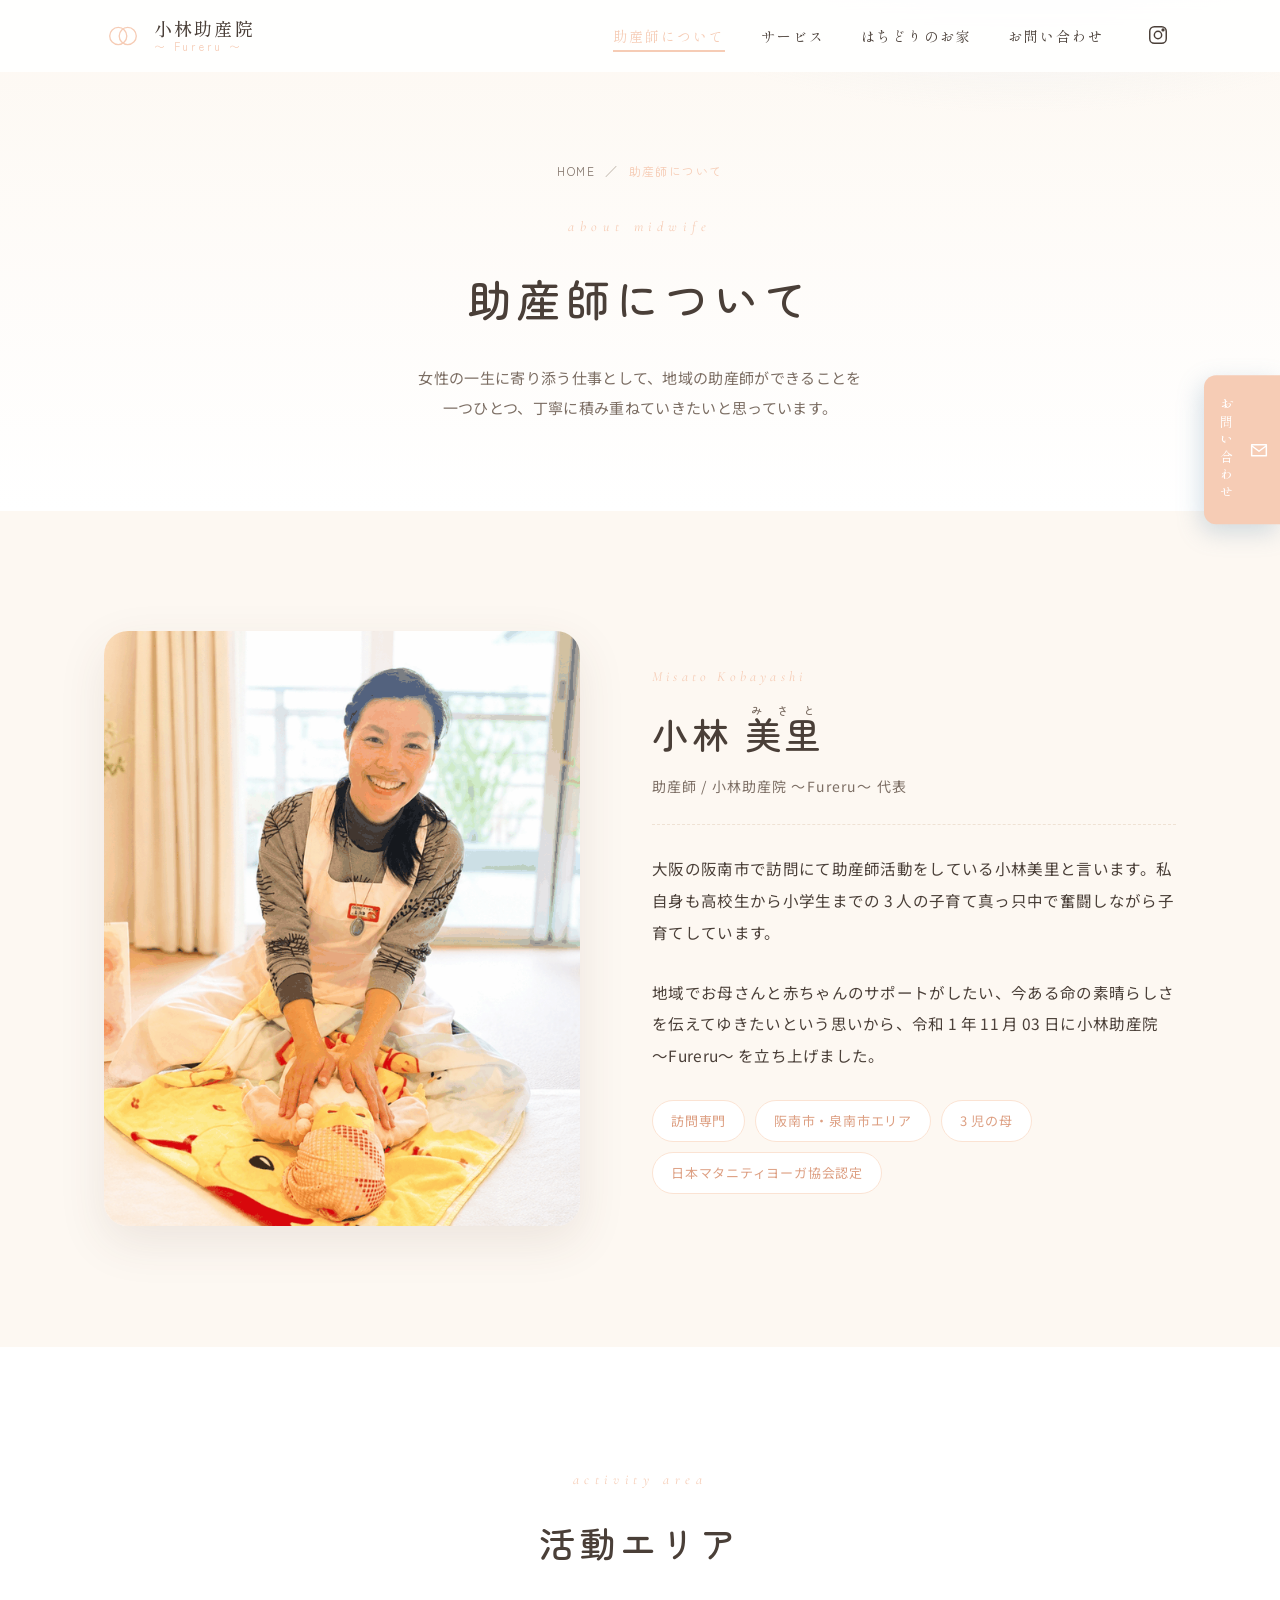
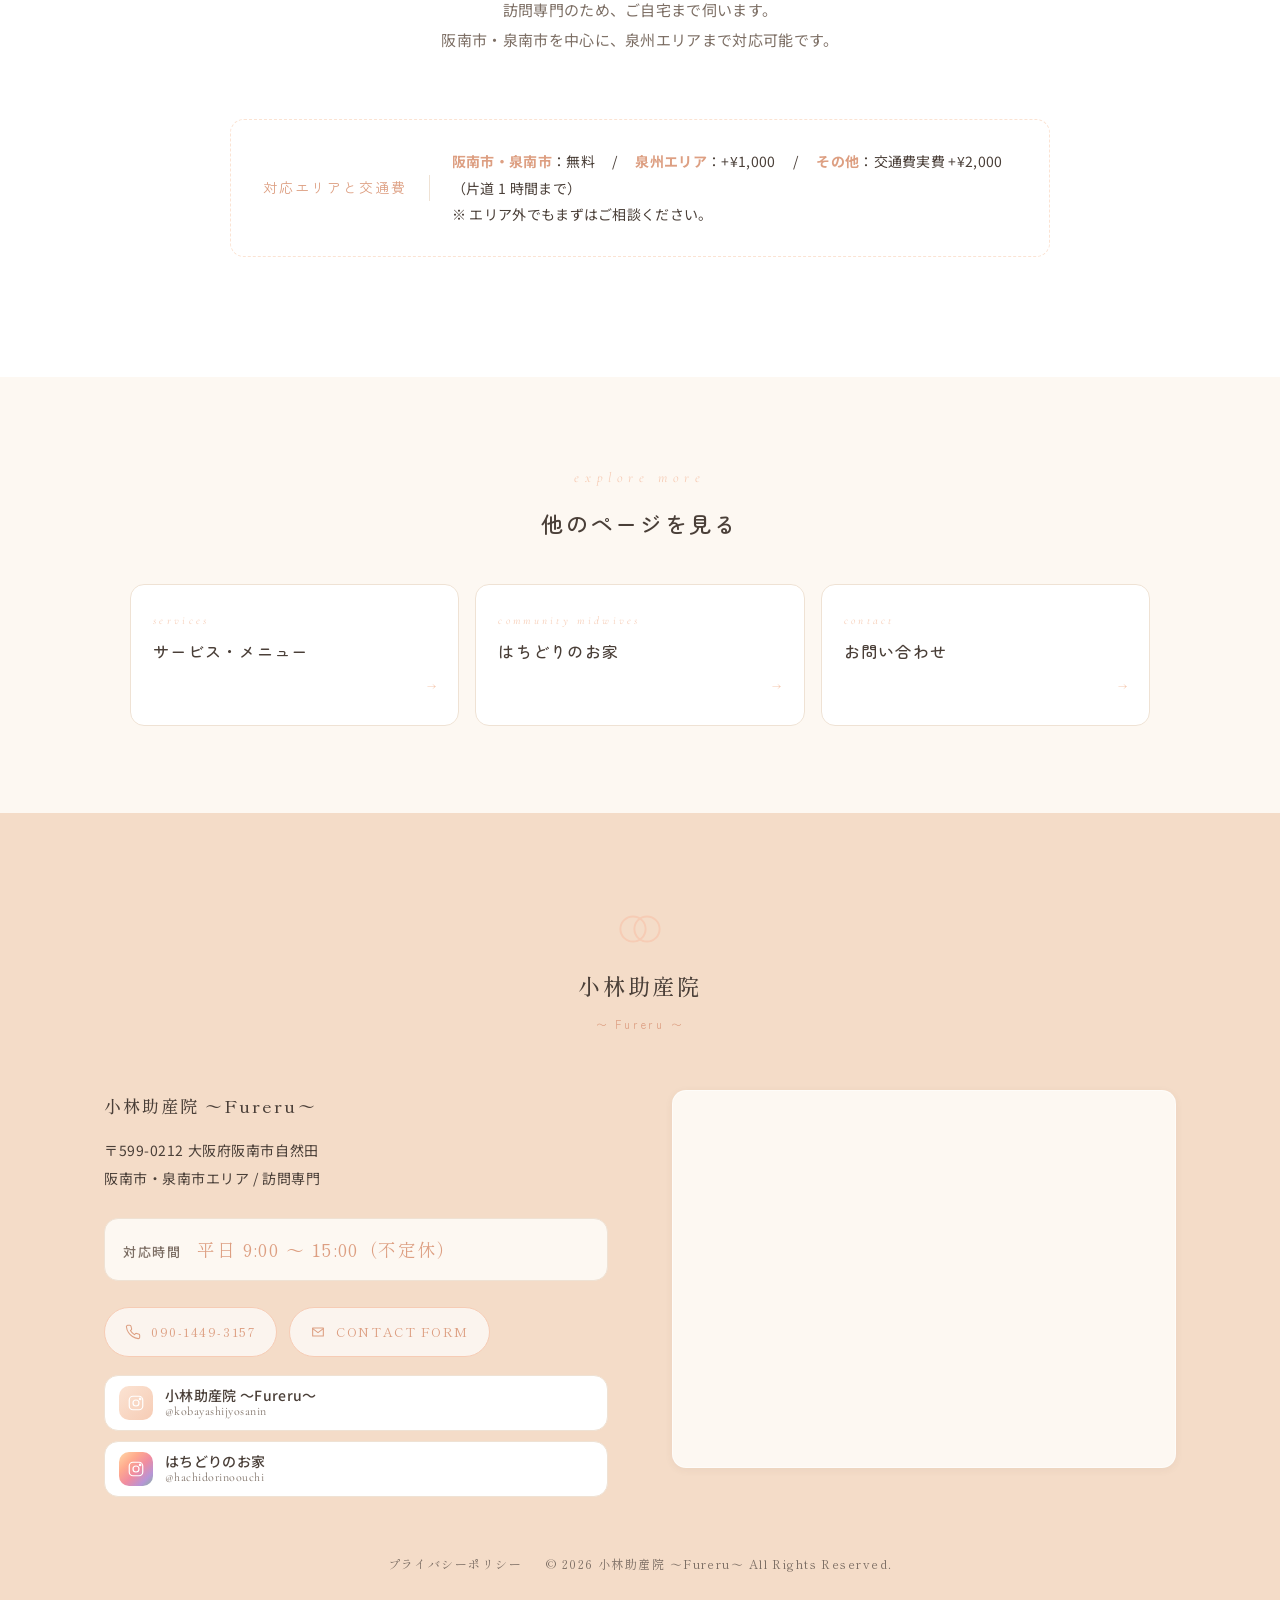
==== commit 8fb9dadb: "Add files via upload" ====
--- a/about.html
+++ b/about.html
@@ -3,21 +3,21 @@
 <head>
   <meta charset="utf-8" />
   <meta name="viewport" content="width=device-width, initial-scale=1, viewport-fit=cover" />
-  <title>助産師について｜小林助産院〜ふれる〜</title>
-  <meta name="description" content="小林助産院〜ふれる〜代表、助産師 小林美里のプロフィール。15年の臨床経験を経て、阪南市・泉南市エリアの地域助産師として活動しています。" />
+  <title>助産師について｜小林助産院〜Fureru〜</title>
+  <meta name="description" content="小林助産院〜Fureru〜代表、助産師 小林美里のプロフィール。15年の臨床経験を経て、阪南市・泉南市エリアの地域助産師として活動しています。" />
   <!-- ===== OGP / SNSシェア ===== -->
   <meta property="og:type" content="website" />
-  <meta property="og:site_name" content="小林助産院 〜ふれる〜" />
+  <meta property="og:site_name" content="小林助産院 〜Fureru〜" />
   <meta property="og:locale" content="ja_JP" />
-  <meta property="og:title" content="助産師について｜小林助産院〜ふれる〜" />
-  <meta property="og:description" content="小林助産院〜ふれる〜代表、助産師 小林美里のプロフィール。15年の臨床経験を経て、阪南市・泉南市エリアの地域助産師として活動しています。" />
+  <meta property="og:title" content="助産師について｜小林助産院〜Fureru〜" />
+  <meta property="og:description" content="小林助産院〜Fureru〜代表、助産師 小林美里のプロフィール。15年の臨床経験を経て、阪南市・泉南市エリアの地域助産師として活動しています。" />
   <meta property="og:url" content="https://YOUR-DOMAIN/about.html" />
-  <meta property="og:image" content="https://YOUR-DOMAIN/images/about-fureru.png" />
-  <meta property="og:image:alt" content="小林助産院 〜ふれる〜" />
+  <meta property="og:image" content="https://YOUR-DOMAIN/images/about-section.jpg" />
+  <meta property="og:image:alt" content="小林助産院 〜Fureru〜" />
   <meta name="twitter:card" content="summary_large_image" />
-  <meta name="twitter:title" content="助産師について｜小林助産院〜ふれる〜" />
-  <meta name="twitter:description" content="小林助産院〜ふれる〜代表、助産師 小林美里のプロフィール。15年の臨床経験を経て、阪南市・泉南市エリアの地域助産師として活動しています。" />
-  <meta name="twitter:image" content="https://YOUR-DOMAIN/images/about-fureru.png" />
+  <meta name="twitter:title" content="助産師について｜小林助産院〜Fureru〜" />
+  <meta name="twitter:description" content="小林助産院〜Fureru〜代表、助産師 小林美里のプロフィール。15年の臨床経験を経て、阪南市・泉南市エリアの地域助産師として活動しています。" />
+  <meta name="twitter:image" content="https://YOUR-DOMAIN/images/about-section.jpg" />
   <meta name="theme-color" content="#FFFFFF" />
   <link rel="preconnect" href="https://fonts.googleapis.com" />
   <link rel="preconnect" href="https://fonts.gstatic.com" crossorigin />
@@ -28,7 +28,7 @@
 
   <header class="site-header" role="banner">
     <div class="header-inner">
-      <a href="index.html" class="brand" aria-label="小林助産院 ふれる トップへ">
+      <a href="index.html" class="brand" aria-label="小林助産院 Fureru トップへ">
         <span class="brand-mark" aria-hidden="true">
           <svg viewBox="0 0 40 40" fill="none" stroke="currentColor" stroke-width="1.4" stroke-linecap="round" stroke-linejoin="round">
             <circle cx="15" cy="20" r="9" />
@@ -37,7 +37,7 @@
         </span>
         <span class="brand-text">
           <span class="brand-name">小林助産院</span>
-          <span class="brand-tag">〜 ふれる 〜</span>
+          <span class="brand-tag">〜 Fureru 〜</span>
         </span>
       </a>
       <nav aria-label="グローバル">
@@ -45,7 +45,6 @@
           <li><a href="about.html" class="is-active" aria-current="page">助産師について</a></li>
           <li><a href="services.html">サービス</a></li>
           <li><a href="hachidori.html">はちどりのお家</a></li>
-          <li><a href="news.html">お知らせ</a></li>
           <li><a href="contact.html">お問い合わせ</a></li>
           <li>
             <a href="https://www.instagram.com/kobayashijyosanin" class="nav-cta" target="_blank" rel="noopener noreferrer" aria-label="Instagram">
@@ -95,7 +94,7 @@
 
 
     <!-- ========== PROFILE ========== -->
-    <section class="section" aria-labelledby="profile-title">
+    <section class="section section--warm" aria-labelledby="profile-title">
       <div class="container">
         <div class="about-grid">
           <div class="about-image fade-in">
@@ -106,15 +105,13 @@
           <div class="about-body fade-in">
             <p class="about-name-en">Misato Kobayashi</p>
             <h2 class="about-name" id="profile-title">小林 <ruby>美里<rt>みさと</rt></ruby></h2>
-            <p class="about-role">助産師 / 小林助産院 〜ふれる〜 代表</p>
+            <p class="about-role">助産師 / 小林助産院 〜Fureru〜 代表</p>
 
             <p class="about-bio">
-              大阪府阪南市を拠点に、訪問専門の助産師として活動しています。<br />
-              助産師になって 15 年。総合病院・産婦人科クリニックでの勤務を経て、より地域に根ざしたケアをお届けしたいという想いから、開業しました。
+              大阪の阪南市で訪問にて助産師活動をしている小林美里と言います。私自身も高校生から小学生までの 3 人の子育て真っ只中で奮闘しながら子育てしています。
             </p>
             <p class="about-bio">
-              3 児の母として、自身の妊娠・出産・育児で経験したよろこびもしんどさも、いまの仕事にすべて活きています。<br />
-              「困った時にすぐ呼べる助産師」として、女性とご家族の暮らしのそばにいたいと願っています。
+              地域でお母さんと赤ちゃんのサポートがしたい、今ある命の素晴らしさを伝えてゆきたいという思いから、令和 1 年 11 月 03 日に小林助産院 〜Fureru〜 を立ち上げました。
             </p>
 
             <ul class="about-tags">
@@ -124,33 +121,6 @@
               <li>日本マタニティヨーガ協会認定</li>
             </ul>
           </div>
-        </div>
-      </div>
-    </section>
-
-
-    <!-- ========== MESSAGE ========== -->
-    <section class="section section--warm" aria-labelledby="message-title">
-      <div class="container">
-        <header class="section-head fade-in">
-          <span class="section-head__en">message</span>
-          <h2 class="section-head__ja" id="message-title">大切にしていること</h2>
-        </header>
-
-        <div class="concept-phrases fade-in" style="max-width: 880px; margin: 0 auto;">
-          <div class="concept-phrase">触れることは<br />からだにふれる事</div>
-          <div class="concept-phrase">触れる事は<br />心にふれる事</div>
-          <div class="concept-phrase">触れる事は<br />命にふれる事</div>
-          <div class="concept-phrase">触れる事は<br />触れられる事</div>
-        </div>
-
-        <div class="fade-in" style="max-width: 720px; margin: 48px auto 0; text-align: center; line-height: 2.1; font-size: 15.5px; color: var(--color-text);">
-          <p>
-            妊娠・出産・子育てを通して、女性のからだと心は大きく揺らぎ、また新しく芽吹いていきます。<br />
-            助産師としてできることは、医療や知識を提供するだけではありません。<br />
-            そっと寄り添い、ともに「ふれる」時間を重ねること。<br />
-            それが、わたしの大切にしている仕事のかたちです。
-          </p>
         </div>
       </div>
     </section>
@@ -197,13 +167,8 @@
           <span class="related-card__arrow">→</span>
         </a>
         <a class="related-card" href="hachidori.html">
-          <span class="related-card__en">in-clinic midwifery</span>
+          <span class="related-card__en">community midwives</span>
           <span class="related-card__ja">はちどりのお家</span>
-          <span class="related-card__arrow">→</span>
-        </a>
-        <a class="related-card" href="news.html">
-          <span class="related-card__en">news</span>
-          <span class="related-card__ja">お知らせ</span>
           <span class="related-card__arrow">→</span>
         </a>
         <a class="related-card" href="contact.html">
@@ -227,12 +192,12 @@
           </svg>
         </span>
         <span class="brand-name">小林助産院</span>
-        <span class="brand-tag">〜 ふれる 〜</span>
+        <span class="brand-tag">〜 Fureru 〜</span>
       </div>
 
       <div class="footer-grid">
         <div class="footer-info">
-          <h4>小林助産院</h4>
+          <h4>小林助産院 〜Fureru〜</h4>
           <p class="footer-address">
             〒599-0212 大阪府阪南市自然田<br />
             阪南市・泉南市エリア / 訪問専門
@@ -261,7 +226,7 @@
                   <svg viewBox="0 0 24 24" fill="none" stroke="currentColor" stroke-width="1.6" stroke-linecap="round" stroke-linejoin="round"><rect x="3" y="3" width="18" height="18" rx="5"/><circle cx="12" cy="12" r="4"/><circle cx="17.5" cy="6.5" r="1" fill="currentColor"/></svg>
                 </span>
                 <span class="footer-sns__text">
-                  <span class="footer-sns__name">小林助産院 〜ふれる〜</span>
+                  <span class="footer-sns__name">小林助産院 〜Fureru〜</span>
                   <span class="footer-sns__handle">@kobayashijyosanin</span>
                 </span>
               </a>
@@ -292,7 +257,7 @@
 
       <div class="footer-bottom">
         <a href="privacy.html">プライバシーポリシー</a>
-        <span>© <span data-year>2026</span> 小林助産院 〜ふれる〜 All Rights Reserved.</span>
+        <span>© <span data-year>2026</span> 小林助産院 〜Fureru〜 All Rights Reserved.</span>
       </div>
     </div>
   </footer>
--- a/css/style.css
+++ b/css/style.css
@@ -1,5 +1,5 @@
 /* =========================================
-   小林助産院〜ふれる〜
+   小林助産院〜Fureru〜
    color: pastel peach / cream / soft sage
    ========================================= */
 
@@ -547,6 +547,13 @@
   color: var(--color-text-soft);
   letter-spacing: .12em;
 }
+.service-category__intro {
+  max-width: 760px;
+  margin: -8px 0 36px;
+  font-size: 15px;
+  line-height: 2.1;
+  color: var(--color-text);
+}
 
 .service-list {
   display: grid;
@@ -612,6 +619,16 @@
 .service-card__price strong {
   color: var(--color-primary-dark);
   font-weight: 600;
+}
+.service-card__inline-note {
+  margin: 14px 0 4px;
+  padding: 10px 12px;
+  background: var(--color-bg-warm);
+  border-left: 2px solid var(--color-primary);
+  border-radius: 0 4px 4px 0;
+  font-size: 12.5px;
+  line-height: 1.7;
+  color: var(--color-text);
 }
 .service-card__num {
   position: absolute;
@@ -622,6 +639,241 @@
   color: var(--color-primary-light);
 }
 
+/* ===== Expandable service card ===== */
+.service-card--expandable { padding: 0; }
+.service-card--expandable > details { width: 100%; }
+.service-card--expandable summary {
+  display: block;
+  position: relative;
+  list-style: none;
+  cursor: pointer;
+  padding: 28px;
+  border-radius: var(--radius-md);
+  transition: background .2s ease;
+}
+.service-card--expandable summary::-webkit-details-marker { display: none; }
+.service-card--expandable summary::marker { content: ""; }
+.service-card--expandable summary:hover { background: var(--color-bg-warm); }
+.service-card--expandable summary > .service-card__num { top: 28px; right: 28px; }
+.service-card__more {
+  display: inline-flex;
+  align-items: center;
+  gap: 10px;
+  margin-top: 18px;
+  padding: 8px 14px 8px 16px;
+  border: 1px solid var(--color-primary-light);
+  border-radius: 999px;
+  background: var(--color-bg-warm);
+  font-family: var(--font-heading);
+  font-size: 12px;
+  letter-spacing: .14em;
+  color: var(--color-primary-dark);
+  transition: background .2s ease, color .2s ease;
+}
+.service-card--expandable summary:hover .service-card__more { background: var(--color-primary); color: #fff; border-color: var(--color-primary); }
+.service-card__more-icon {
+  position: relative;
+  width: 12px; height: 12px;
+  display: inline-block;
+}
+.service-card__more-icon::before,
+.service-card__more-icon::after {
+  content: "";
+  position: absolute;
+  inset: 50% 0 auto 0;
+  height: 1.5px;
+  background: currentColor;
+  transform: translateY(-50%);
+  transition: transform .25s ease;
+}
+.service-card__more-icon::after {
+  inset: 0 50% auto 50%;
+  width: 1.5px; height: 100%;
+  background: currentColor;
+  transform: translateX(-50%);
+}
+.service-card--expandable details[open] .service-card__more-icon::after { transform: translateX(-50%) scaleY(0); }
+.service-card--expandable details[open] .service-card__more-text::before { content: "閉じる"; }
+.service-card--expandable details[open] .service-card__more-text { font-size: 0; }
+.service-card--expandable details[open] .service-card__more-text::before { font-size: 12px; }
+
+.service-card__detail {
+  padding: 26px 28px 28px;
+  border-top: 1px dashed var(--color-line);
+}
+.service-card__steps {
+  list-style: none;
+  margin: 0 0 22px;
+  padding: 0;
+  display: grid;
+  gap: 18px;
+}
+.service-card__steps > li {
+  display: grid;
+  grid-template-columns: 96px 1fr;
+  gap: 18px;
+  align-items: start;
+}
+.service-card__steps .step-no {
+  font-family: var(--font-heading);
+  font-size: 13px;
+  letter-spacing: .14em;
+  color: var(--color-primary-dark);
+  padding: 4px 10px;
+  border: 1px solid var(--color-primary-light);
+  border-radius: 4px;
+  text-align: center;
+  line-height: 1.4;
+  background: var(--color-bg-warm);
+}
+.service-card__steps p {
+  margin: 0;
+  font-size: 14px;
+  line-height: 2;
+  color: var(--color-text);
+}
+.service-card__note {
+  margin: 0 0 22px;
+  padding: 14px 18px;
+  background: var(--color-bg-warm);
+  border-radius: var(--radius-sm, 6px);
+  font-size: 13.5px;
+  line-height: 1.8;
+  color: var(--color-text);
+}
+.service-card__fees {
+  margin: 0 0 22px;
+  padding: 18px 20px;
+  background: var(--color-white);
+  border: 1px solid var(--color-line);
+  border-radius: 8px;
+  display: grid;
+  gap: 10px;
+}
+.service-card__fees > div {
+  display: flex;
+  justify-content: space-between;
+  align-items: baseline;
+  gap: 16px;
+  font-size: 14px;
+}
+.service-card__fees dt { color: var(--color-text-mid); }
+.service-card__fees dd {
+  margin: 0;
+  font-family: var(--font-heading);
+  font-weight: 500;
+  color: var(--color-primary-dark);
+  font-size: 15px;
+}
+.service-card__travel {
+  list-style: none;
+  margin: 0;
+  padding: 0;
+  display: grid;
+  gap: 6px;
+  font-size: 13px;
+  line-height: 1.8;
+  color: var(--color-text-mid);
+}
+.service-card__travel strong { color: var(--color-text); font-weight: 500; }
+
+/* Detail blocks (rich content) */
+.detail-block {
+  margin: 0 0 28px;
+  padding: 0 0 24px;
+  border-bottom: 1px dotted var(--color-line);
+}
+.detail-block:last-of-type { border-bottom: none; padding-bottom: 0; margin-bottom: 22px; }
+.detail-block__title {
+  font-family: var(--font-heading);
+  font-size: 14px;
+  letter-spacing: .14em;
+  margin: 0 0 14px;
+  color: var(--color-primary-dark);
+  font-weight: 500;
+  display: inline-flex;
+  align-items: center;
+  gap: 10px;
+}
+.detail-block__title::before {
+  content: "";
+  width: 18px; height: 1px;
+  background: var(--color-primary);
+}
+.detail-block--two {
+  display: grid;
+  grid-template-columns: 1fr 1fr;
+  gap: 24px;
+}
+.detail-text {
+  margin: 0;
+  font-size: 14px;
+  line-height: 1.95;
+  color: var(--color-text);
+}
+.detail-text a, .detail-note-line a {
+  color: var(--color-primary-dark);
+  text-decoration: underline;
+  text-underline-offset: 3px;
+}
+.detail-subtitle {
+  margin: 18px 0 10px;
+  font-size: 13px;
+  font-weight: 500;
+  letter-spacing: .06em;
+  color: var(--color-text);
+}
+.detail-note-line {
+  margin: 10px 0 0;
+  font-size: 13px;
+  line-height: 1.8;
+  color: var(--color-text-mid);
+}
+.detail-list {
+  list-style: none;
+  margin: 0;
+  padding: 0;
+  display: grid;
+  gap: 6px;
+  font-size: 14px;
+  line-height: 1.85;
+  color: var(--color-text);
+}
+.detail-list li {
+  position: relative;
+  padding-left: 18px;
+}
+.detail-list li::before {
+  content: "";
+  position: absolute;
+  left: 0; top: .85em;
+  width: 8px; height: 1px;
+  background: var(--color-primary);
+}
+.detail-list--cross li::before {
+  width: 9px; height: 9px;
+  top: .55em;
+  background: none;
+  border: 0;
+  background-image:
+    linear-gradient(45deg, transparent 45%, #c98277 45%, #c98277 55%, transparent 55%),
+    linear-gradient(-45deg, transparent 45%, #c98277 45%, #c98277 55%, transparent 55%);
+}
+.detail-list--check li::before {
+  width: 10px; height: 6px;
+  top: .55em;
+  background: none;
+  border-left: 1.5px solid var(--color-primary-dark);
+  border-bottom: 1.5px solid var(--color-primary-dark);
+  transform: rotate(-45deg);
+}
+
+@media (max-width: 640px) {
+  .service-card__steps > li { grid-template-columns: 1fr; gap: 8px; }
+  .service-card__steps .step-no { justify-self: start; }
+  .detail-block--two { grid-template-columns: 1fr; }
+}
+
 .service-note {
   margin: 56px 0 0;
   padding: 28px 32px;
@@ -900,6 +1152,21 @@
   font-size: 12px;
   color: var(--color-text-soft);
 }
+.contact-info .hours-notes {
+  list-style: none;
+  margin: 14px 0 0;
+  padding: 14px 16px;
+  background: var(--color-bg-warm);
+  border-left: 2px solid var(--color-primary);
+  border-radius: 0 6px 6px 0;
+  display: grid;
+  gap: 8px;
+  font-size: 13px;
+  line-height: 1.85;
+  color: var(--color-text);
+}
+.contact-info .hours-notes li { padding-left: 0; }
+.contact-info .hours-notes strong { color: var(--color-primary-dark); font-weight: 500; }
 
 .form-frame {
   background: var(--color-white);
@@ -1411,6 +1678,14 @@
   content: "";
   position: absolute; left: 0; top: 15px;
   width: 10px; height: 1px; background: var(--color-primary);
+}
+.svc-overview__desc {
+  margin: 0 0 28px;
+  padding: 22px 0 0;
+  border-top: 1px solid var(--color-line);
+  font-size: 14px;
+  line-height: 2;
+  color: var(--color-text-mid);
 }
 .svc-overview__cta {
   margin-top: auto;
@@ -1718,6 +1993,32 @@
   font-size: 14.5px;
   line-height: 2.1;
   color: var(--color-text);
+}
+.about-vert-text .fureru-phrases {
+  list-style: none;
+  padding: 22px 24px;
+  margin: 8px 0 22px;
+  border-top: 1px dashed var(--color-line);
+  border-bottom: 1px dashed var(--color-line);
+  display: grid;
+  gap: 8px;
+  font-family: var(--font-heading);
+  font-size: 15.5px;
+  line-height: 1.9;
+  letter-spacing: .04em;
+  color: var(--color-primary-dark);
+}
+.about-vert-text .fureru-phrases li {
+  position: relative;
+  padding-left: 18px;
+}
+.about-vert-text .fureru-phrases li::before {
+  content: "";
+  position: absolute;
+  left: 0; top: .85em;
+  width: 8px; height: 1px;
+  background: currentColor;
+  opacity: .5;
 }
 .about-vert-image {
   position: relative;
@@ -1878,7 +2179,8 @@
 
   /* About vertical stack */
   .about-vert-grid { grid-template-columns: 1fr; gap: 32px; }
-  .about-vert-body { padding-right: 0; }
+  .about-vert-body { padding-right: 0; order: 2; }
+  .about-vert-image { order: 1; }
 }
 
 @media (max-width: 640px) {
@@ -1923,9 +2225,14 @@
   .qa-num { font-size: 22px; }
   .qa-body { padding: 0 22px 22px 90px; font-size: 14px; }
 
-  /* Floating CTA smaller */
-  .fab-contact { padding: 16px 8px; font-size: 12px; letter-spacing: .3em; }
-  .fab-contact .fab-icon svg { width: 18px; height: 18px; }
+  /* Floating CTA smaller & lower on mobile, hide icon */
+  .fab-contact {
+    padding: 14px 6px;
+    font-size: 12px;
+    letter-spacing: .3em;
+    top: 65%;
+  }
+  .fab-contact .fab-icon { display: none; }
 
   /* Footer hours table — let it wrap */
   .footer-hours { grid-template-columns: 64px repeat(7, 1fr); font-size: 12px; }
